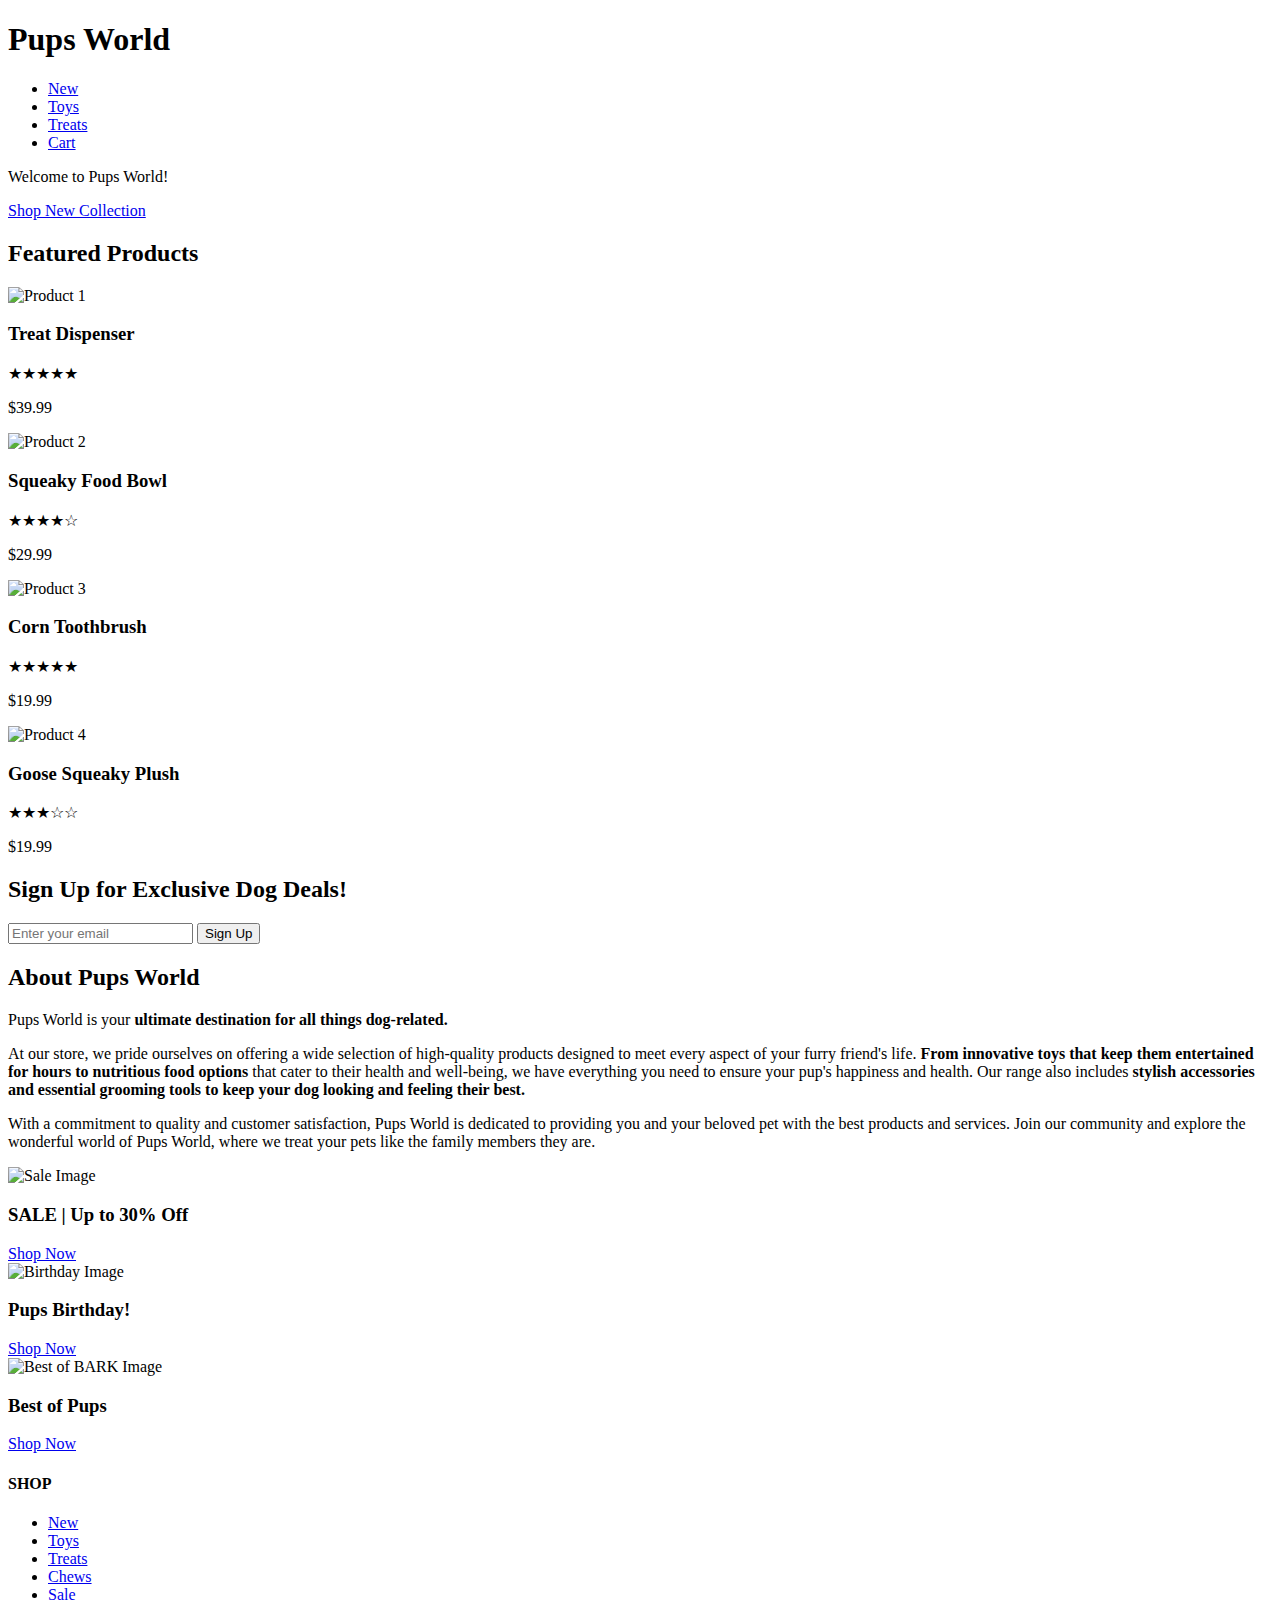
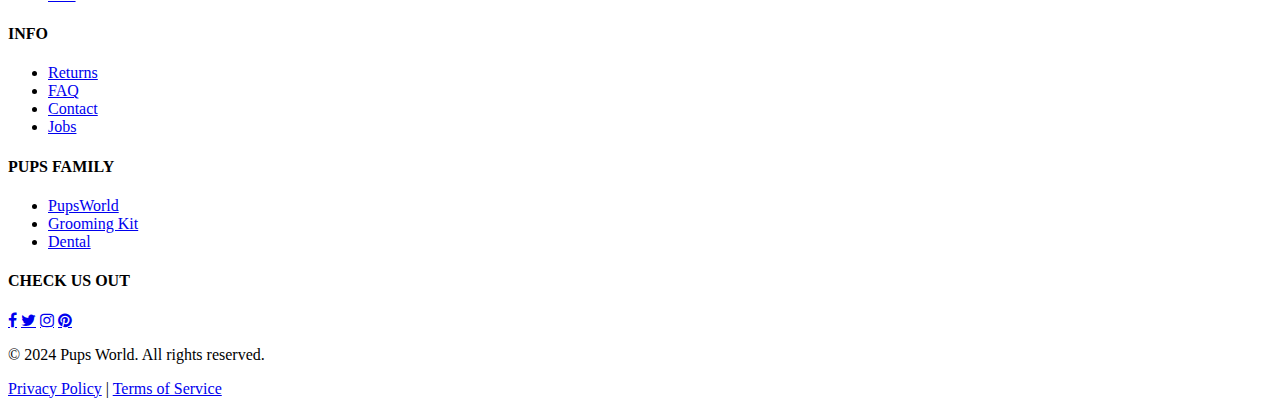
==== dharmawan.felicia/style-guide/index.html @ 6d1ba93f "styleguide" ====
<!DOCTYPE html>
<html lang="en">
<head>
	<meta charset="UTF-8">
	<meta name="viewport" content="width=device-width, initial-scale=1.0">
	<title>Pups World</title>
	<link rel="stylesheet" href="lib/css/styleguide.css">
	<link rel="stylesheet" href="https://cdnjs.cloudflare.com/ajax/libs/font-awesome/4.7.0/css/font-awesome.min.css">   
	<!-- <link rel="stylesheet" href="css/storetheme.css"> -->
</head>
<body>

	<!-- header>h1+p -->
	<header class="navbar">
		<div class="container display-flex">
			<div class="flex-none">
				<h1>Pups World</h1>
			</div>

			<div class="flex-stretch"></div>
			
			<!-- nav.nav>ul>li*4>a[href=#article$]>{Link $} -->
			
				<nav class="flex-none nav">
			<ul class="container display-flex">
				<li><a href="#article1">New</a></li>
				<li><a href="#article2">Toys</a></li>
				<li><a href="#article3">Treats</a></li>
				<li><a href="#article4">Cart</a></li>
			</ul>
				</nav>
		</div>

	</header>

	<div class="image-overlay-container">
    <div class="image-overlay" style="background-image: url('img/jumpdog.jpg');">
        <p class="overlay-text">Welcome to Pups World!</p>
        <a href="link-to-new-collection.html" class="shop-button">Shop New Collection</a>
    </div>
</div>

<div class="container product-container">
    <h2>Featured Products</h2>
    <div class="display-flex flex-justify-left" style="flex-wrap: wrap; gap: 20px;">
        <!-- Product 1 -->
        <div class="card-2 flat">
            <img src="img/dispenser.jpeg" alt="Product 1" style="width: 100%;">
            <h3>Treat Dispenser</h3>
            <div class="reviews">
                ★★★★★
            </div>
            <p class="price">$39.99</p>
        </div>

        <!-- Product 2 -->
        <div class="card-2 flat">
            <img src="img/food.jpeg" alt="Product 2" style="width: 100%;">
            <h3>Squeaky Food Bowl</h3>
            <div class="reviews">
                ★★★★☆
            </div>
            <p class="price">$29.99</p>
        </div>

        <!-- Product 3 -->
        <div class="card-2 flat">
            <img src="img/corn.jpg" alt="Product 3" style="width: 100%;">
            <h3>Corn Toothbrush</h3>
            <div class="reviews">
                ★★★★★
            </div>
            <p class="price">$19.99</p>
        </div>

        <!-- Product 4 -->
        <div class="card-2 flat">
            <img src="img/goose.jpg" alt="Product 4" style="width: 100%;">
            <h3>Goose Squeaky Plush</h3>
            <div class="reviews">
                ★★★☆☆
            </div>
            <p class="price">$19.99</p>
        </div>
    </div>
</div>

<div class="signup-container">
    <div class="signup-content">
        <h2>Sign Up for Exclusive Dog Deals!</h2>
        <form class="signup-form" action="/signup" method="post">
            <input type="email" name="email" placeholder="Enter your email" required>
            <button type="submit">Sign Up</button>
        </form>
    </div>
</div>




	<!-- .container>article#article$.article*4>h2{Article $}+div.article-body>p*3>lorem40 -->
	<div class="container about-us">
		<article id="article1" class="article card soft">
			<div class="display-flex flex-align-center">
				<div class="flex-stretch">
					<h2>About Pups World</h2>
				</div>
				<!-- <div class="flex-none">
					<small>5:20am</small>
				</div> -->
			</div>
			<div class="article-body">
				<p>Pups World is your <b>ultimate destination for all things dog-related.</b></p>
				<p>At our store, we pride ourselves on offering a wide selection of high-quality products designed to meet every aspect of your furry friend's life. <b>From innovative toys that keep them entertained for hours to nutritious food options</b> that cater to their health and well-being, we have everything you need to ensure your pup's happiness and health. Our range also includes <b>stylish accessories and essential grooming tools to keep your dog looking and feeling their best.</b> </p>
				<p>With a commitment to quality and customer satisfaction, Pups World is dedicated to providing you and your beloved pet with the best products and services. Join our community and explore the wonderful world of Pups World, where we treat your pets like the family members they are.</p>
			</div>
		</article>
		<!-- <article id="article2" class="article card hard">
			<h2>Article 2</h2>
			<div class="article-body">
				<p>Lorem ipsum, dolor sit amet consectetur adipisicing, elit. Sapiente odit ratione quam tenetur veniam voluptatibus debitis libero, temporibus eius reiciendis quisquam ipsa fugiat, doloremque recusandae eos? Possimus aliquid nihil eum doloremque, mollitia ut, tempore eaque assumenda quis quod nobis culpa.</p>
				<p>Itaque similique ipsa sit ullam ipsum deleniti ex aliquid qui, placeat natus aliquam voluptatem mollitia eaque veritatis iusto commodi ipsam eum beatae. Quam quaerat quis, ut quasi, temporibus quae quo nihil! Porro nam a quisquam! Amet omnis doloremque libero, ipsum.</p>
				<p>Illum ad nam facere totam nobis aspernatur eum error minus, atque asperiores praesentium voluptatum ex, eveniet porro aperiam quaerat hic. At qui repellat eligendi provident vitae reiciendis eum optio sapiente, delectus adipisci iure mollitia tenetur nulla voluptatum perferendis corporis, sint.</p>
			</div>
		</article> -->
	</div>
	<div class="view-window" style="background-image:url('img/quirkydog.jpg')">
	</div>

	<div class="container banner-container">
    <!-- Sale Card -->
    <div class="card-3 sale-card">
        <img src="img/sale.jpeg" alt="Sale Image">
        <h3>SALE | Up to 30% Off</h3>
        <a href="#" class="button">Shop Now</a>
    </div>

    <!-- Birthday Card -->
    <div class="card-3 birthday-card">
        <img src="img/birthday.jpeg" alt="Birthday Image">
        <h3>Pups Birthday!</h3>
        <a href="#" class="button">Shop Now</a>
    </div>

    <!-- Best of Pups Card -->
    <div class="card-3 best-bark-card">
        <img src="img/best.jpeg" alt="Best of BARK Image">
        <h3>Best of Pups</h3>
        <a href="#" class="button">Shop Now</a>
    </div>
</div>


	<!-- <div class="container">
		<article id="article3" class="article">
			<h2>Article 3</h2>
			<div class="article-body">
				<p>Lorem ipsum dolor sit amet, consectetur adipisicing elit. Illo, fugit dolorum placeat quia et vel deleniti repellendus. Ut nihil natus doloribus perferendis blanditiis quibusdam provident voluptate quasi quidem, optio eum eligendi atque, placeat dolor. Architecto at inventore sint aperiam, illo.</p>
				<p>Beatae minus quam eaque totam vitae commodi omnis enim, deleniti fugiat error at esse officia repellendus tempora libero, unde dolores consequatur, sed, earum doloremque facere. Perferendis unde suscipit distinctio voluptas. Beatae alias dolor similique mollitia maiores qui a fuga dolore.</p>
				<p>Vel, non eius dolorem, minus aspernatur corrupti tempora ad neque architecto! Itaque suscipit rem nisi unde laudantium eius cum voluptatum vel molestiae animi, adipisci, est quas harum ipsam, debitis libero blanditiis recusandae. Aliquam tempore quaerat molestiae quia voluptates maiores sed.</p>
			</div>
		</article>
		<article id="article4" class="article">
			<h2>Article 4</h2>
			<div class="article-body">
				<p>Lorem ipsum dolor sit amet consectetur adipisicing elit. Atque totam facilis ullam fugit esse optio harum rerum incidunt aut ad vitae quidem, recusandae reiciendis laborum hic veniam quia sit. Perspiciatis consequatur harum, doloremque expedita repudiandae! Delectus, quae voluptates officiis eaque?</p>
				<p>Esse perspiciatis exercitationem vitae, iste blanditiis quaerat corrupti qui animi modi libero ipsum molestiae ipsam inventore quia quis ea laudantium! Voluptatibus sit voluptates quam sed exercitationem fugit dicta dolorem accusantium. Delectus sint dicta soluta natus iure earum obcaecati? Tempore, quos.</p>
				<p>Dolor incidunt repellat voluptate iste soluta dicta laboriosam accusantium ab quis numquam tenetur, qui ex atque blanditiis temporibus quaerat sit? Quas similique et voluptas quisquam magnam doloremque laudantium excepturi delectus commodi! Explicabo iste fuga velit, perferendis, distinctio molestiae magni ratione.</p>
			</div>
		</article>
	</div>
 -->
<footer class="footer">
    <div class="container display-flex">
        <div class="footer-column">
            <h4>SHOP</h4>
            <ul>
                <li><a href="#">New</a></li>
                <li><a href="#">Toys</a></li>
                <li><a href="#">Treats</a></li>
                <li><a href="#">Chews</a></li>
                <li><a href="#">Sale</a></li>
            </ul>
        </div>
        <div class="footer-column">
            <h4>INFO</h4>
            <ul>
                <li><a href="#">Returns</a></li>
                <li><a href="#">FAQ</a></li>
                <li><a href="#">Contact</a></li>
                <li><a href="#">Jobs</a></li>
            </ul>
        </div>
        <div class="footer-column">
            <h4>PUPS FAMILY</h4>
            <ul>
                <li><a href="#">PupsWorld</a></li>
                <li><a href="#">Grooming Kit</a></li>
                <li><a href="#">Dental</a></li>
            </ul>
        </div>
        <div class="footer-column">
            <h4>CHECK US OUT</h4>
            <div class="social-media-links">
                <link rel="stylesheet" href="https://cdnjs.cloudflare.com/ajax/libs/font-awesome/4.7.0/css/font-awesome.min.css">   
                <a href="#" class="fa fa-facebook"></a>
                <a href="#" class="fa fa-twitter"></a>  
                <a href="#" class="fa fa-instagram"></a>
                <a href="#" class="fa fa-pinterest"></a>  
            </div>
        </div>
    </div>
    <div class="container footer-bottom">
        <p>© 2024 Pups World. All rights reserved.</p>
        <div class="footer-links">
            <a href="#">Privacy Policy</a> | 
            <a href="#">Terms of Service</a>
        </div>
    </div>
</footer>

</body>
</html>
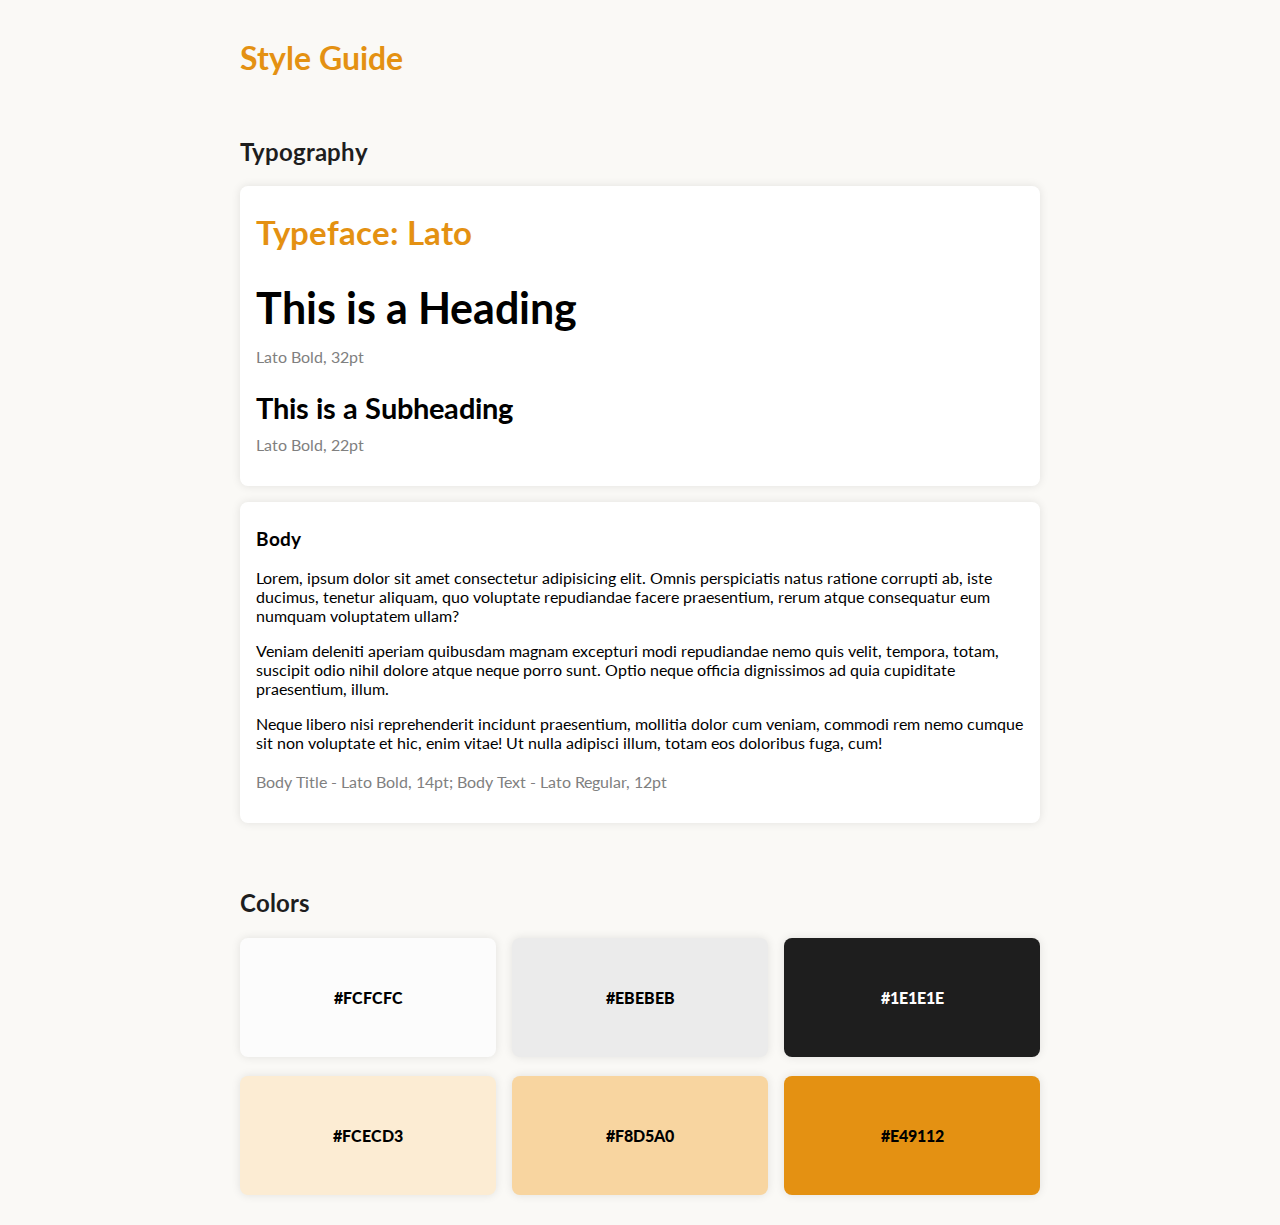
==== commit 195865fe: "commit" ====
--- a/dharmawan.felicia/style-guide/index.html
+++ b/dharmawan.felicia/style-guide/index.html
@@ -1,223 +1,361 @@
 <!DOCTYPE html>
 <html lang="en">
 <head>
-	<meta charset="UTF-8">
-	<meta name="viewport" content="width=device-width, initial-scale=1.0">
-	<title>Pups World</title>
-	<link rel="stylesheet" href="lib/css/styleguide.css">
-	<link rel="stylesheet" href="https://cdnjs.cloudflare.com/ajax/libs/font-awesome/4.7.0/css/font-awesome.min.css">   
-	<!-- <link rel="stylesheet" href="css/storetheme.css"> -->
+    <meta charset="UTF-8">
+    <title>CSS Styleguide</title>
+
+    <meta name="viewport" content="width=device-width">
+
+    <link rel="stylesheet" href="../lib/css/styleguide.css">
+    <link rel="stylesheet" href="../lib/css/gridsystem.css">
+    <link rel="stylesheet" href="../css/storetheme.css">
+    
+
 </head>
 <body>
 
-	<!-- header>h1+p -->
-	<header class="navbar">
-		<div class="container display-flex">
-			<div class="flex-none">
-				<h1>Pups World</h1>
-			</div>
-
-			<div class="flex-stretch"></div>
-			
-			<!-- nav.nav>ul>li*4>a[href=#article$]>{Link $} -->
-			
-				<nav class="flex-none nav">
-			<ul class="container display-flex">
-				<li><a href="#article1">New</a></li>
-				<li><a href="#article2">Toys</a></li>
-				<li><a href="#article3">Treats</a></li>
-				<li><a href="#article4">Cart</a></li>
-			</ul>
-				</nav>
-		</div>
-
-	</header>
-
-	<div class="image-overlay-container">
-    <div class="image-overlay" style="background-image: url('img/jumpdog.jpg');">
-        <p class="overlay-text">Welcome to Pups World!</p>
-        <a href="link-to-new-collection.html" class="shop-button">Shop New Collection</a>
+    <header class="navbar">
+        <div class="container display-flex">
+            <div class="flex-none">
+                <h1>Style Guide</h1>
+            </div>
+        
+    </header>
+
+
+    <div class="container" id="#typography">
+            <h2 class="title">Typography</h2>
+
+           
+
+
+            <div class="card soft" id="headings">
+
+                <h2 class="font">Typeface: Lato</h2>
+
+                <h1 class="heading">This is a Heading</h1>
+                <p class="desc">Lato Bold, 32pt</p>
+
+                <h2 class="subheading">This is a Subheading</h2>
+                <p class="desc">Lato Bold, 22pt</p>
+                
+            </div>
+
+            <div class="card soft" id="paragraphs">
+                <h3 class="body-title">Body</h3>
+                <p class="body-text">Lorem, ipsum dolor sit amet consectetur adipisicing elit. Omnis perspiciatis natus ratione corrupti ab, iste ducimus, tenetur aliquam, quo voluptate repudiandae facere praesentium, rerum atque consequatur eum numquam voluptatem ullam?</p>
+                <p class="body-text">Veniam deleniti aperiam quibusdam magnam excepturi modi repudiandae nemo quis velit, tempora, totam, suscipit odio nihil dolore atque neque porro sunt. Optio neque officia dignissimos ad quia cupiditate praesentium, illum.</p>
+                <p class="body-text">Neque libero nisi reprehenderit incidunt praesentium, mollitia dolor cum veniam, commodi rem nemo cumque sit non voluptate et hic, enim vitae! Ut nulla adipisci illum, totam eos doloribus fuga, cum!</p>
+
+                <br>
+
+                <p class="desc">Body Title - Lato Bold, 14pt; Body Text - Lato Regular, 12pt</p>
+
+            </div>
+        </div>
+
+        <br>
+
+        <div class="container">
+            <h2 class="title">Colors</h2>
+
+            <div class="grid gap">
+                <div class="col-xs-12 col-md-4">
+                    <div class="color-card color1">#FCFCFC</div>
+            </div>
+            <div class="col-xs-12 col-md-4">
+                <div class="color-card color2">#EBEBEB</div>
+            </div> 
+            <div class="col-xs-12 col-md-4">
+                <div class="color-card color3">#1E1E1E</div>
+            </div> 
+            <div class="col-xs-12 col-md-4">
+                <div class="color-card color4">#FCECD3</div>
+            </div> 
+            <div class="col-xs-12 col-md-4">
+                <div class="color-card color5">#F8D5A0</div>
+            </div> 
+            <div class="col-xs-12 col-md-4">
+                <div class="color-card color6">#E49112</div>
+            </div> 
+        </div> 
+
+        <br>
+
+
+ <!--    <div class="container">
+       <h2>View Window</h2>
     </div>
-</div>
-
-<div class="container product-container">
-    <h2>Featured Products</h2>
-    <div class="display-flex flex-justify-left" style="flex-wrap: wrap; gap: 20px;">
-        <!-- Product 1 -->
-        <div class="card-2 flat">
-            <img src="img/dispenser.jpeg" alt="Product 1" style="width: 100%;">
-            <h3>Treat Dispenser</h3>
-            <div class="reviews">
-                ★★★★★
-            </div>
-            <p class="price">$39.99</p>
-        </div>
-
-        <!-- Product 2 -->
-        <div class="card-2 flat">
-            <img src="img/food.jpeg" alt="Product 2" style="width: 100%;">
-            <h3>Squeaky Food Bowl</h3>
-            <div class="reviews">
-                ★★★★☆
-            </div>
-            <p class="price">$29.99</p>
-        </div>
-
-        <!-- Product 3 -->
-        <div class="card-2 flat">
-            <img src="img/corn.jpg" alt="Product 3" style="width: 100%;">
-            <h3>Corn Toothbrush</h3>
-            <div class="reviews">
-                ★★★★★
-            </div>
-            <p class="price">$19.99</p>
-        </div>
-
-        <!-- Product 4 -->
-        <div class="card-2 flat">
-            <img src="img/goose.jpg" alt="Product 4" style="width: 100%;">
-            <h3>Goose Squeaky Plush</h3>
-            <div class="reviews">
-                ★★★☆☆
-            </div>
-            <p class="price">$19.99</p>
-        </div>
-    </div>
-</div>
-
-<div class="signup-container">
-    <div class="signup-content">
-        <h2>Sign Up for Exclusive Dog Deals!</h2>
-        <form class="signup-form" action="/signup" method="post">
-            <input type="email" name="email" placeholder="Enter your email" required>
-            <button type="submit">Sign Up</button>
-        </form>
-    </div>
-</div>
-
-
-
-
-	<!-- .container>article#article$.article*4>h2{Article $}+div.article-body>p*3>lorem40 -->
-	<div class="container about-us">
-		<article id="article1" class="article card soft">
-			<div class="display-flex flex-align-center">
-				<div class="flex-stretch">
-					<h2>About Pups World</h2>
-				</div>
-				<!-- <div class="flex-none">
-					<small>5:20am</small>
-				</div> -->
-			</div>
-			<div class="article-body">
-				<p>Pups World is your <b>ultimate destination for all things dog-related.</b></p>
-				<p>At our store, we pride ourselves on offering a wide selection of high-quality products designed to meet every aspect of your furry friend's life. <b>From innovative toys that keep them entertained for hours to nutritious food options</b> that cater to their health and well-being, we have everything you need to ensure your pup's happiness and health. Our range also includes <b>stylish accessories and essential grooming tools to keep your dog looking and feeling their best.</b> </p>
-				<p>With a commitment to quality and customer satisfaction, Pups World is dedicated to providing you and your beloved pet with the best products and services. Join our community and explore the wonderful world of Pups World, where we treat your pets like the family members they are.</p>
-			</div>
-		</article>
-		<!-- <article id="article2" class="article card hard">
-			<h2>Article 2</h2>
-			<div class="article-body">
-				<p>Lorem ipsum, dolor sit amet consectetur adipisicing, elit. Sapiente odit ratione quam tenetur veniam voluptatibus debitis libero, temporibus eius reiciendis quisquam ipsa fugiat, doloremque recusandae eos? Possimus aliquid nihil eum doloremque, mollitia ut, tempore eaque assumenda quis quod nobis culpa.</p>
-				<p>Itaque similique ipsa sit ullam ipsum deleniti ex aliquid qui, placeat natus aliquam voluptatem mollitia eaque veritatis iusto commodi ipsam eum beatae. Quam quaerat quis, ut quasi, temporibus quae quo nihil! Porro nam a quisquam! Amet omnis doloremque libero, ipsum.</p>
-				<p>Illum ad nam facere totam nobis aspernatur eum error minus, atque asperiores praesentium voluptatum ex, eveniet porro aperiam quaerat hic. At qui repellat eligendi provident vitae reiciendis eum optio sapiente, delectus adipisci iure mollitia tenetur nulla voluptatum perferendis corporis, sint.</p>
-			</div>
-		</article> -->
-	</div>
-	<div class="view-window" style="background-image:url('img/quirkydog.jpg')">
-	</div>
-
-	<div class="container banner-container">
-    <!-- Sale Card -->
-    <div class="card-3 sale-card">
-        <img src="img/sale.jpeg" alt="Sale Image">
-        <h3>SALE | Up to 30% Off</h3>
-        <a href="#" class="button">Shop Now</a>
-    </div>
-
-    <!-- Birthday Card -->
-    <div class="card-3 birthday-card">
-        <img src="img/birthday.jpeg" alt="Birthday Image">
-        <h3>Pups Birthday!</h3>
-        <a href="#" class="button">Shop Now</a>
-    </div>
-
-    <!-- Best of Pups Card -->
-    <div class="card-3 best-bark-card">
-        <img src="img/best.jpeg" alt="Best of BARK Image">
-        <h3>Best of Pups</h3>
-        <a href="#" class="button">Shop Now</a>
-    </div>
-</div>
-
-
-	<!-- <div class="container">
-		<article id="article3" class="article">
-			<h2>Article 3</h2>
-			<div class="article-body">
-				<p>Lorem ipsum dolor sit amet, consectetur adipisicing elit. Illo, fugit dolorum placeat quia et vel deleniti repellendus. Ut nihil natus doloribus perferendis blanditiis quibusdam provident voluptate quasi quidem, optio eum eligendi atque, placeat dolor. Architecto at inventore sint aperiam, illo.</p>
-				<p>Beatae minus quam eaque totam vitae commodi omnis enim, deleniti fugiat error at esse officia repellendus tempora libero, unde dolores consequatur, sed, earum doloremque facere. Perferendis unde suscipit distinctio voluptas. Beatae alias dolor similique mollitia maiores qui a fuga dolore.</p>
-				<p>Vel, non eius dolorem, minus aspernatur corrupti tempora ad neque architecto! Itaque suscipit rem nisi unde laudantium eius cum voluptatum vel molestiae animi, adipisci, est quas harum ipsam, debitis libero blanditiis recusandae. Aliquam tempore quaerat molestiae quia voluptates maiores sed.</p>
-			</div>
-		</article>
-		<article id="article4" class="article">
-			<h2>Article 4</h2>
-			<div class="article-body">
-				<p>Lorem ipsum dolor sit amet consectetur adipisicing elit. Atque totam facilis ullam fugit esse optio harum rerum incidunt aut ad vitae quidem, recusandae reiciendis laborum hic veniam quia sit. Perspiciatis consequatur harum, doloremque expedita repudiandae! Delectus, quae voluptates officiis eaque?</p>
-				<p>Esse perspiciatis exercitationem vitae, iste blanditiis quaerat corrupti qui animi modi libero ipsum molestiae ipsam inventore quia quis ea laudantium! Voluptatibus sit voluptates quam sed exercitationem fugit dicta dolorem accusantium. Delectus sint dicta soluta natus iure earum obcaecati? Tempore, quos.</p>
-				<p>Dolor incidunt repellat voluptate iste soluta dicta laboriosam accusantium ab quis numquam tenetur, qui ex atque blanditiis temporibus quaerat sit? Quas similique et voluptas quisquam magnam doloremque laudantium excepturi delectus commodi! Explicabo iste fuga velit, perferendis, distinctio molestiae magni ratione.</p>
-			</div>
-		</article>
-	</div>
- -->
-<footer class="footer">
-    <div class="container display-flex">
-        <div class="footer-column">
-            <h4>SHOP</h4>
-            <ul>
-                <li><a href="#">New</a></li>
-                <li><a href="#">Toys</a></li>
-                <li><a href="#">Treats</a></li>
-                <li><a href="#">Chews</a></li>
-                <li><a href="#">Sale</a></li>
-            </ul>
-        </div>
-        <div class="footer-column">
-            <h4>INFO</h4>
-            <ul>
-                <li><a href="#">Returns</a></li>
-                <li><a href="#">FAQ</a></li>
-                <li><a href="#">Contact</a></li>
-                <li><a href="#">Jobs</a></li>
-            </ul>
-        </div>
-        <div class="footer-column">
-            <h4>PUPS FAMILY</h4>
-            <ul>
-                <li><a href="#">PupsWorld</a></li>
-                <li><a href="#">Grooming Kit</a></li>
-                <li><a href="#">Dental</a></li>
-            </ul>
-        </div>
-        <div class="footer-column">
-            <h4>CHECK US OUT</h4>
-            <div class="social-media-links">
-                <link rel="stylesheet" href="https://cdnjs.cloudflare.com/ajax/libs/font-awesome/4.7.0/css/font-awesome.min.css">   
-                <a href="#" class="fa fa-facebook"></a>
-                <a href="#" class="fa fa-twitter"></a>  
-                <a href="#" class="fa fa-instagram"></a>
-                <a href="#" class="fa fa-pinterest"></a>  
-            </div>
-        </div>
-    </div>
-    <div class="container footer-bottom">
-        <p>© 2024 Pups World. All rights reserved.</p>
-        <div class="footer-links">
-            <a href="#">Privacy Policy</a> | 
-            <a href="#">Terms of Service</a>
-        </div>
-    </div>
-</footer>
-
+
+   <div class="container" id="navigations">
+        <h2>Navigations</h2>
+
+        <script>
+            const makeNav = (classes='') => {
+                const links = ['home','store','about'];
+                let ran = Math.floor(Math.random()*links.length);
+                document.write(`
+                <div>
+                    <nav class="${classes}">
+                        <ul>
+                        ${links.reduce((r,o,i)=>{
+                            return r+`<li class="${ran==i?'active':''}"><a href="#">${o}</a></li>`;
+                        },'')}
+                        </ul>
+                    </nav>
+                    </div>
+                `);
+            }
+        </script>
+
+        <div class="card soft">
+            <h3>Basic Nav</h3>
+
+            <script>makeNav('nav')</script>
+        </div>
+
+        <div class="card soft">
+            <h3>Flex Nav</h3>
+
+            <script>makeNav('nav nav-flex')</script>
+        </div>
+
+        <div class="card soft">
+            <h3>Stretch Nav</h3>
+
+            <script>makeNav('nav nav-stretch')</script>
+        </div>
+
+        <div class="card soft">
+            <h3>Pills Nav</h3>
+
+            <script>makeNav('nav nav-pills')</script>
+        </div>
+
+        <div class="card soft">
+            <h3>Crumbs Nav</h3>
+
+            <script>makeNav('nav nav-crumbs')</script>
+        </div>
+
+        <div class="card soft">
+            <h3>Material Nav</h3>
+
+            <script>makeNav('nav nav-material')</script>
+        </div>
+
+        <script>
+            $("#navigations a").on("click",function(e){
+                e.preventDefault();
+                $(this).closest("li").addClass("active")
+                    .siblings().removeClass("active")
+            })
+        </script>
+
+     </div>
+
+     <div class="container">
+        <h2>Grid System</h2>
+     </div>
+
+     <div class="container">
+        <h2>Flex System</h2>
+     </div> 
+
+
+
+     <script>
+        const makeTable = (classes='') => {
+            const head = ['ID','Office','Name','Email','Phone'];
+            const body = [
+                ['522',"Hamilton Cline",'hcline@academyart.edu','555-2424'],
+                ['512',"Fred Hale",'fmchale@academyart.edu','555-2424'],
+                ['522',"Michael Cline",'mcatan@academyart.edu','555-2424'],
+                ['514',"Andrea Pimento",'apimento@academyart.edu','555-2424'],
+                ['516',"DC Scrap",'dscrap@academyart.edu','555-2424'],
+            ];
+
+            // let ran = Math.floor(Math.random()*links.length);
+            document.write(`
+            <table class="${classes}">
+                <thead><tr>${head.reduce((r,o)=>r+`<th>${o}</th>`,'')}</tr></thead>
+                <tbody>${body.reduce((r,o,i)=>r+
+                    `<tr>${
+                        [i+1,...o].reduce((r,o)=>r+`<td>${o}</td>`,'')
+                    }</tr>`,'')
+                }</tbody>
+            </table>
+            `);
+        }
+     </script>
+     <div class="container">
+        <h2>Tables</h2>
+
+            <div class="card soft">
+                <h3>Basic Table</h3>
+                <script>makeTable("table")</script>
+            </div>
+
+            <div class="card soft">
+                <h3>Striped Table</h3>
+                <script>makeTable("table striped")</script>
+            </div>
+
+            <div class="card soft">
+                <h3>Striped Lined Vertical</h3>
+                <script>makeTable("table lined vertical")</script>
+            </div>
+
+            <div class="card soft">
+                <h3>Striped Lined Horizontal</h3>
+                <script>makeTable("table lined horizontal")</script>
+            </div>
+
+            <div class="card soft">
+                <h3>Striped Lined Border</h3>
+                <script>makeTable("table lined border")</script>
+            </div>
+
+            <div class="card soft">
+                <h3>Striped Lined All</h3>
+                <script>makeTable("table lined all")</script>
+            </div>
+
+            <div class="card soft">
+                <h3>Combinations</h3>
+                <script>makeTable("table lined vertical border striped")</script>
+            </div>
+        </div>
+
+  
+
+        <h2 id="figures">Figures</h2>
+
+        <div class="card">
+            <h3>Basic Figure</h3>
+
+            <figure class="figure">
+                <img src="../img/baby.jpg" alt="">
+                <figcaption>Product</figcaption>
+            </figure>
+
+            
+        </div>
+        <div class="grid gap">
+            <div class="col-xs-12 col-md-4">
+                <figure class="figure">
+                    <img src="../img/kitty1.jpg" alt="">
+                    <figcaption>Product</figcaption>
+                </figure>
+            </div>
+            <div class="col-xs-12 col-md-4">
+                <figure class="figure">
+                    <img src="../img/octopus1.jpg" alt="">
+                    <figcaption>Product</figcaption>
+                </figure>
+            </div>
+            <div class="col-xs-12 col-md-4">
+                <figure class="figure">
+                    <img src="../img/bear1.jpg" alt="">
+                    <figcaption>Product</figcaption>
+                </figure>
+            </div>
+        </div>
+
+        <h3>Figure Grid</h3>
+
+        <div class="grid gap">
+            <div class="col-xs-12 col-md-4">
+                <figure class="figure">
+                    <img src="../img/kitty1.jpg" alt="">
+                    <figcaption>Product</figcaption>
+                </figure>
+            </div>
+            <div class="col-xs-12 col-md-4">
+                <figure class="figure">
+                    <img src="../img/octopus1.jpg" alt="">
+                    <figcaption>Product</figcaption>
+                </figure>
+            </div>
+            <div class="col-xs-12 col-md-4">
+                <figure class="figure">
+                    <img src="../img/bear1.jpg" alt="">
+                    <figcaption>Product</figcaption>
+                </figure>
+            </div>
+        </div>
+
+        <h3>Product Grid</h3>
+
+        <div class="grid gap">
+            <div class="col-xs-12 col-md-4">
+                <figure class="figure product">
+                    <img src="../img/kitty1.jpg" alt="">
+                    <figcaption>
+                        <div>Product Name</div>
+                        <div>$24.99</div>
+                    </figcaption>
+                </figure>
+            </div>
+            <div class="col-xs-12 col-md-4">
+                <figure class="figure product">
+                    <img src="../img/octopus1.jpg" alt="">
+                    <figcaption>
+                        <div>Product Name</div>
+                        <div>$24.99</div>
+                    </figcaption>
+                </figure>
+            </div>
+            <div class="col-xs-12 col-md-4">
+                <figure class="figure product">
+                    <img src="../img/bear1.jpg" alt="">
+                    <figcaption>
+                        <div>Product Name</div>
+                        <div>$24.99</div>
+                    </figcaption>
+                </figure>
+            </div>
+        </div>
+
+        <h3>Product Overlay</h3>
+
+        <div class="grid gap">
+            <div class="col-xs-12 col-md-4">
+                <figure class="figure product-overlay">
+                    <img src="../img/kitty1.jpg" alt="">
+                    <figcaption>
+                        <div class="caption-body">
+                            <div>Product Name</div>
+                            <div>$24.99</div>
+                        </div>
+                    </figcaption>
+                </figure>
+            </div>
+            <div class="col-xs-12 col-md-4">
+                <figure class="figure product-overlay">
+                    <img src="../img/octopus1.jpg" alt="">
+                    <figcaption>
+                        <div class="caption-body">
+                            <div>Product Name</div>
+                            <div>$24.99</div>
+                        </div>
+                    </figcaption>
+                </figure>
+            </div>
+            <div class="col-xs-12 col-md-4">
+                <figure class="figure product-overlay">
+                    <img src="../img/bear1.jpg" alt="">
+                    <figcaption>
+                        <div class="caption-body">
+                            <div>Product Name</div>
+                            <div>$24.99</div>
+                        </div>
+                    </figcaption>
+                </figure>
+            </div>
+        </div> -->
+</body>
+</html>
+    
 </body>
 </html>--- a/dharmawan.felicia/lib/css/styleguide.css
+++ b/dharmawan.felicia/lib/css/styleguide.css
@@ -0,0 +1,498 @@
+
+/* CSS Reset */
+
+
+@import url('https://fonts.googleapis.com/css2?family=Lato:ital,wght@0,100;0,300;0,400;0,700;0,900;1,100;1,300;1,400;1,700;1,900&display=swap');
+
+
+*, *::after, *::before {
+    box-sizing: border-box;
+}
+
+:root {
+    --color-neutral-light:#eee;
+    --color-neutral-medium:#999;
+    --color-neutral-dark:#555;
+
+    --color-main-light:lightblue;
+    --color-main-medium:blue;
+    --color-main-dark:darkblue;
+
+    --color-black:#000;
+    --color-white:#fff; 
+
+    --header-height:3.5rem;
+    --spacing:1rem;
+
+
+  
+}
+
+.lato-thin {
+  font-family: "Lato", sans-serif;
+  font-weight: 100;
+  font-style: normal;
+}
+
+.lato-thin-italic {
+  font-family: "Lato", sans-serif;
+  font-weight: 100;
+  font-style: italic;
+}
+
+.lato-light {
+  font-family: "Lato", sans-serif;
+  font-weight: 300;
+  font-style: normal;
+}
+
+.lato-light-italic {
+  font-family: "Lato", sans-serif;
+  font-weight: 300;
+  font-style: italic;
+}
+
+.lato-regular {
+  font-family: "Lato", sans-serif;
+  font-weight: 400;
+  font-style: normal;
+}
+
+.lato-regular-italic {
+  font-family: "Lato", sans-serif;
+  font-weight: 400;
+  font-style: italic;
+}
+
+.lato-bold {
+  font-family: "Lato", sans-serif;
+  font-weight: 700;
+  font-style: normal;
+}
+
+.lato-bold-italic {
+  font-family: "Lato", sans-serif;
+  font-weight: 700;
+  font-style: italic;
+}
+
+.lato-black {
+  font-family: "Lato", sans-serif;
+  font-weight: 900;
+  font-style: normal;
+}
+
+lato-black-italic {
+  font-family: "Lato", sans-serif;
+  font-weight: 900;
+  font-style: italic;
+}
+
+
+body {
+    margin:0;
+    font-size:100%;
+    font-family:"Lato", sans-serif;
+    margin-bottom:10px;
+}
+
+h1,
+h2,
+h3,
+h4,
+h5,
+h6 {
+    font-family: "lato", sans-serif;
+}
+
+.title {
+    font-family: "lato", sans-serif;
+    font-weight: 700;
+    color: #1E1E1E;
+    margin-top: 30px;
+    margin-bottom: 20px;
+
+}
+
+.font {
+    font-family: "lato", sans-serif;
+    font-weight: 700;
+    font-size: 25pt;
+    color: #E49112;
+    margin-top: 10px;
+    margin-bottom: 30px;
+}
+
+.desc {
+    margin-top: -15px;
+    color: gray;
+}
+
+.heading {
+    font-family: "lato", sans-serif;
+    font-weight: 700;
+    font-size: 32pt;
+}
+
+.subheading {
+    font-family: "lato", sans-serif;
+    font-weight: 700;
+    font-size: 22pt;
+}
+
+.body-title {
+ font-family: "lato", sans-serif;
+    font-weight: 700;
+    font-size: 14pt;
+}
+
+.body-text {
+    font-family: "lato", sans-serif;
+    font-weight: 400;
+    font-size: 12pt;
+}
+
+body h3 {
+    margin-top: 10px;
+}
+
+a{
+    color:inherit;
+    font-weight:bold;
+    text-decoration:none;
+}
+a:hover {
+    text-decoration: underline;
+}
+
+
+/* Layout Classes */
+
+.container {
+    max-width: 800px;
+    margin-right: auto;
+    margin-left: auto;
+}
+
+
+.display-flex { display:flex; }
+.display-inline-flex { display:inline-flex; }
+.display-block { display:block; }
+.display-inline-block { display:inline-block; }
+
+.flex-stretch { flex: 1 1 auto; }
+.flex-none { flex: none; }
+
+.flex-align-center { align-items:center; }
+.flex-justify-center { justify-content:center; }
+
+
+/* Small Classes */
+
+.media-image {
+    max-width:100%;
+    vertical-align: text-bottom;
+}
+
+
+/* Component Classes */
+
+.nav ul {
+    list-style-type:none;
+    margin-top: 0;
+    margin-bottom: 0;
+    padding-left: 0;
+}
+    .nav a {
+        display:block;
+        padding:0.2em 0.5em;
+    }
+    .nav a:hover {
+        background-color: var(--color-main-medium);
+        color: var(--color-white);
+        text-decoration: none;
+    }
+    .nav .active a {
+        background-color: var(--color-main-light);
+        color: inherit;
+    }
+
+.nav-material ul,
+.nav-crumbs ul,
+.nav-pills ul,
+.nav-stretch ul,
+.nav-flex ul {
+    display: flex;
+}
+
+.nav-material li,
+.nav-stretch li {
+    flex: 1 1 auto;
+    text-align:center;
+}
+
+.nav-pills a {
+    border-radius:2em;
+    padding: 0.5em 1em;
+}
+
+
+.nav-crumbs a {
+    display:inline-block;
+}
+
+.nav-crumbs .active a,
+.nav-crumbs a:hover {
+    background-color:transparent;
+    color:inherit;
+    text-decoration:underline;
+}
+
+
+.nav-crumbs li:not(:first-child)::before {
+    content:'/';
+}
+
+.nav-material a {
+    padding: 0.5em 1em;
+    position:relative;
+}
+
+.nav-material a:hover {
+    background-color:var(--color-neutral-light);
+    color:inherit;
+}
+
+.nav-material a::after {
+    content:'';
+    position:absolute;
+    bottom:0;
+    left:0;
+    width:100%;
+    height:0;
+    background-color:var(--color-main-medium);
+    transition: all 0.3s;
+}
+
+
+.nav-material .active a::after {
+    height: 4px;
+}
+
+
+.navbar {
+    background-color:none;
+    color:#E49112;
+    line-height:var(--header-height);
+}
+
+    .navbar h1 {
+        font-size:2em;
+        margin-top:30px;
+    }
+    .navbar a {
+        padding:0 0.5em;
+    }
+
+/* Card */
+
+    .card {
+        background-color:var(--color-white);
+        margin-top:1em;
+        margin-bottom:1em;
+        padding:1em;
+
+        overflow:hidden;
+        position:relative;
+    }
+        .card.soft {
+            border-radius:0.5em;
+            box-shadow: 0 0 10px rgba(0,0,0,0.1);
+        }
+        .card.hard {
+            border-radius:0.2em;
+            box-shadow:2px solid var(--color-neutral-medium);
+        }
+
+        .card.dark {
+            background-color:var(--color-neutral-dark);
+            color:var(--color-neutral-light);
+        }
+        .card.medium {
+            background-color:var(--color-neutral-medium);
+        }
+
+        .card.flat {
+            padding:0;
+        }
+    
+        /* View Winddow */
+
+
+    .color-card {
+        background-color:var(--color-white);
+        margin-top:1px;
+        margin-bottom:1.5px;
+
+        border-radius:0.5em;
+        box-shadow: 0 0 10px rgba(0,0,0,0.1);
+
+        overflow:hidden;
+        position:relative;
+        padding: 50px;
+        font-family: "Lato", sans-serif;
+        font-weight: 900;
+        text-align: center;
+    }
+
+    .color1 {
+        background-color: #FCFCFC;
+        color: black;
+    }
+     
+    .color2 {
+        background-color: #EBEBEB;
+        color: black;
+    }
+
+    .color3 {
+        background-color: #1E1E1E;
+        color: white;
+    }
+
+    .color4 {
+        background-color: #FCECD3;
+        color: black;
+    }
+
+    .color5 {
+        background-color: #F8D5A0;
+        color: black;
+    }   
+
+    .color6 {
+        background-color: #E49112;
+        color: black;
+    }
+    
+        /* View Winddow */
+
+.view-window {
+    height:50vh;
+    position:relative;
+    overflow:hidden;
+    background-size:cover;
+    background-position:center;
+    background-attachment:fixed;
+}
+
+/* TABLES */
+.table {
+    width:100%;
+    border-collapse:collapse;
+}
+.table th,
+.table td {
+    text-align:left;
+    padding:0.2em 0.5em;
+}
+
+.table.striped tbody tr:nth-child(odd) {
+    background-color:var(--color-neutral-light);
+}
+
+.table.lined.all th:not(:first-child),
+.table.lined.all td:not(:first-child),
+.table.lined.vertical th:not(:first-child),
+.table.lined.vertical td:not(:first-child){
+    border-left: 1px solid var(--color-neutral-medium);
+}
+
+
+.table.lined.all tbody tr,
+.table.lined.all tbody tr{
+    border-top: 1px solid var(--color-neutral-medium);
+}
+
+.table.lined.all,
+.table.lined.border {
+    border: 1px solid var(--color-neutral-medium);
+}
+
+
+
+figcaption{
+    display: block;
+}
+
+figure {
+    display: block;
+    margin-block-start: 1em;
+    margin-block-end: 1em;
+    margin-inline-start: 40px;
+    margin-inline-end: 40px;
+}
+
+/* Figure */
+
+.figure {
+    margin:0;
+    background-color:var(--color-white);
+}
+.figure img {
+    width: 100%;
+    vertical-align: text-bottom;
+}
+.figure figcaption {
+    padding:1em;
+}
+
+.figure.product {
+    border-radius:0.5em;
+    box-shadow:0 2px 5px rgba(0,0,0,0.1);
+    overflow:hidden;
+}
+
+.product-overlay {
+    position:relative;
+    overflow:hidden;
+}
+
+.product-overlay figcaption {
+    position:absolute;
+    top:0;
+    left:0;
+    width:100%;
+    height:100%;
+    background-color:rgba(0,0,0,0.5);
+    opacity:0;
+    transition:all 0.3s;
+    display:flex;
+    align-items:center;
+    justify-content:center;
+}
+
+.product-overlay:hover figcaption {
+    opacity:1;
+}
+
+.product-overlay .caption-body {
+    background-color:white;
+    border-radius:0.5em;
+    padding:1em;
+    transform:translateY(2em);
+    transition:all 0.3s;
+}
+
+.product-overlay:hover .caption-body {
+    transform:translateY(0);
+}
+
+.product-overlay img {
+    transform:scale(1,1);
+    transition:all 0.3s;
+}
+
+.product-overlay:hover img {
+    transform:scale(1.4,1.4);
+}--- a/dharmawan.felicia/lib/css/gridsystem.css
+++ b/dharmawan.felicia/lib/css/gridsystem.css
@@ -0,0 +1,140 @@
+
+.grid {
+	display: grid;
+	grid-template-columns: repeat(12, 1fr);
+}
+
+
+.grid.ten{
+	grid-template-columns: repeat(10, 1fr);
+}
+
+.grid.gap {
+	--grid-gap:1em;
+	grid-gap:var(--grid-gap);
+	gap:var(--grid-gap);
+}
+
+
+/* Extra Small */
+@media (max-width:0) {
+	.gap.xs-large { --grid-gap:2em; }
+	.gap.xs-medium { --grid-gap:1em; }
+	.gap.xs-small { --grid-gap:0.5em; }
+
+	.col-xs-0 { display:none; }
+	.col-xs-1 { grid-row: span 1; }
+	.col-xs-2 { grid-row: span 2; }
+	.col-xs-3 { grid-row: span 3; }
+	.col-xs-4 { grid-row: span 4; }
+	.col-xs-5 { grid-row: span 5; }
+	.col-xs-6 { grid-row: span 6; }
+	.col-xs-7 { grid-row: span 7; }
+	.col-xs-8 { grid-row: span 8; }
+	.col-xs-9 { grid-row: span 9; }
+	.col-xs-10 { grid-row: span 10; }
+	.col-xs-11 { grid-row: span 11; }
+	.col-xs-12 { grid-row: span 12; }
+}
+
+/* Small */
+@media (max-width:375px) {
+	.gap.sm-large { --grid-gap:2em; }
+	.gap.sm-medium { --grid-gap:1em; }
+	.gap.sm-small { --grid-gap:0.5em; }	
+
+	.col-sm-0 { display:none; }
+	.col-sm-1 { grid-row: span 1; }
+	.col-sm-2 { grid-row: span 2; }
+	.col-sm-3 { grid-row: span 3; }
+	.col-sm-4 { grid-row: span 4; }
+	.col-sm-5 { grid-row: span 5; }
+	.col-sm-6 { grid-row: span 6; }
+	.col-sm-7 { grid-row: span 7; }
+	.col-sm-8 { grid-row: span 8; }
+	.col-sm-9 { grid-row: span 9; }
+	.col-sm-10 { grid-row: span 10; }
+	.col-sm-11 { grid-row: span 11; }
+	.col-sm-12 { grid-row: span 12; }
+}
+
+/*Medium*/
+@media (max-width:600px) {
+	.gap.md-large { --grid-gap:2em; }
+	.gap.md-medium { --grid-gap:1em; }
+	.gap.md-small { --grid-gap:0.5em; }
+
+	.col-md-0 { display:none; }
+	.col-md-1 { grid-row: span 1; }
+	.col-md-2 { grid-row: span 2; }
+	.col-md-3 { grid-row: span 3; }
+	.col-md-4 { grid-row: span 4; }
+	.col-md-5 { grid-row: span 5; }
+	.col-md-6 { grid-row: span 6; }
+	.col-md-7 { grid-row: span 7; }
+	.col-md-8 { grid-row: span 8; }
+	.col-md-9 { grid-row: span 9; }
+	.col-md-10 { grid-row: span 10; }
+	.col-md-11 { grid-row: span 11; }
+	.col-md-12 { grid-row: span 12; }
+}
+
+/* Large */
+@media (max-width:900px) {
+	.gap.lg-large { --grid-gap:2em; }
+	.gap.lg-medium { --grid-gap:1em; }
+	.gap.lg-small { --grid-gap:0.5em; }
+
+	.col-lg-0 { display:none; }
+	.col-lg-1 { grid-row: span 1; }
+	.col-lg-2 { grid-row: span 2; }
+	.col-lg-3 { grid-row: span 3; }
+	.col-lg-4 { grid-row: span 4; }
+	.col-lg-5 { grid-row: span 5; }
+	.col-lg-6 { grid-row: span 6; }
+	.col-lg-7 { grid-row: span 7; }
+	.col-lg-8 { grid-row: span 8; }
+	.col-lg-9 { grid-row: span 9; }
+	.col-lg-10 { grid-row: span 10; }
+	.col-lg-11 { grid-row: span 11; }
+	.col-lg-12 { grid-row: span 12; }
+}
+
+/* Extra Large */
+@media (max-width:1280px) {
+	.gap.xl-large { --grid-gap:2em; }
+	.gap.xl-medium { --grid-gap:1em; }
+	.gap.xl-small { --grid-gap:0.5em; }
+
+	.col-xl-0 { display:none; }
+	.col-xl-1 { grid-row: span 1; }
+	.col-xl-2 { grid-row: span 2; }
+	.col-xl-3 { grid-row: span 3; }
+	.col-xl-4 { grid-row: span 4; }
+	.col-xl-5 { grid-row: span 5; }
+	.col-xl-6 { grid-row: span 6; }
+	.col-xl-7 { grid-row: span 7; }
+	.col-xl-8 { grid-row: span 8; }
+	.col-xl-9 { grid-row: span 9; }
+	.col-xl-10 { grid-row: span 10; }
+	.col-xl-11 { grid-row: span 11; }
+	.col-xl-12 { grid-row: span 12; }
+}
+
+/* Medium devices (tablets, 600px and up) */
+@media (min-width: 600px) {
+  .col-md-4 { grid-column: span 4; }
+  /* Add styles for other col-md-* classes as necessary */
+}
+
+/* Large devices (desktops, 900px and up) */
+@media (min-width: 900px) {
+  .col-lg-4 { grid-column: span 4; }
+  /* Add styles for other col-lg-* classes as necessary */
+}
+
+/* Extra large devices (large desktops, 1280px and up) */
+@media (min-width: 1280px) {
+  .col-xl-4 { grid-column: span 4; }
+  /* Add styles for other col-xl-* classes as necessary */
+}
--- a/dharmawan.felicia/css/storetheme.css
+++ b/dharmawan.felicia/css/storetheme.css
@@ -0,0 +1,8 @@
+
+:root {
+	--color-offwhite: #FAF9F6;
+}
+
+body {
+	background-color:var(--color-offwhite);
+}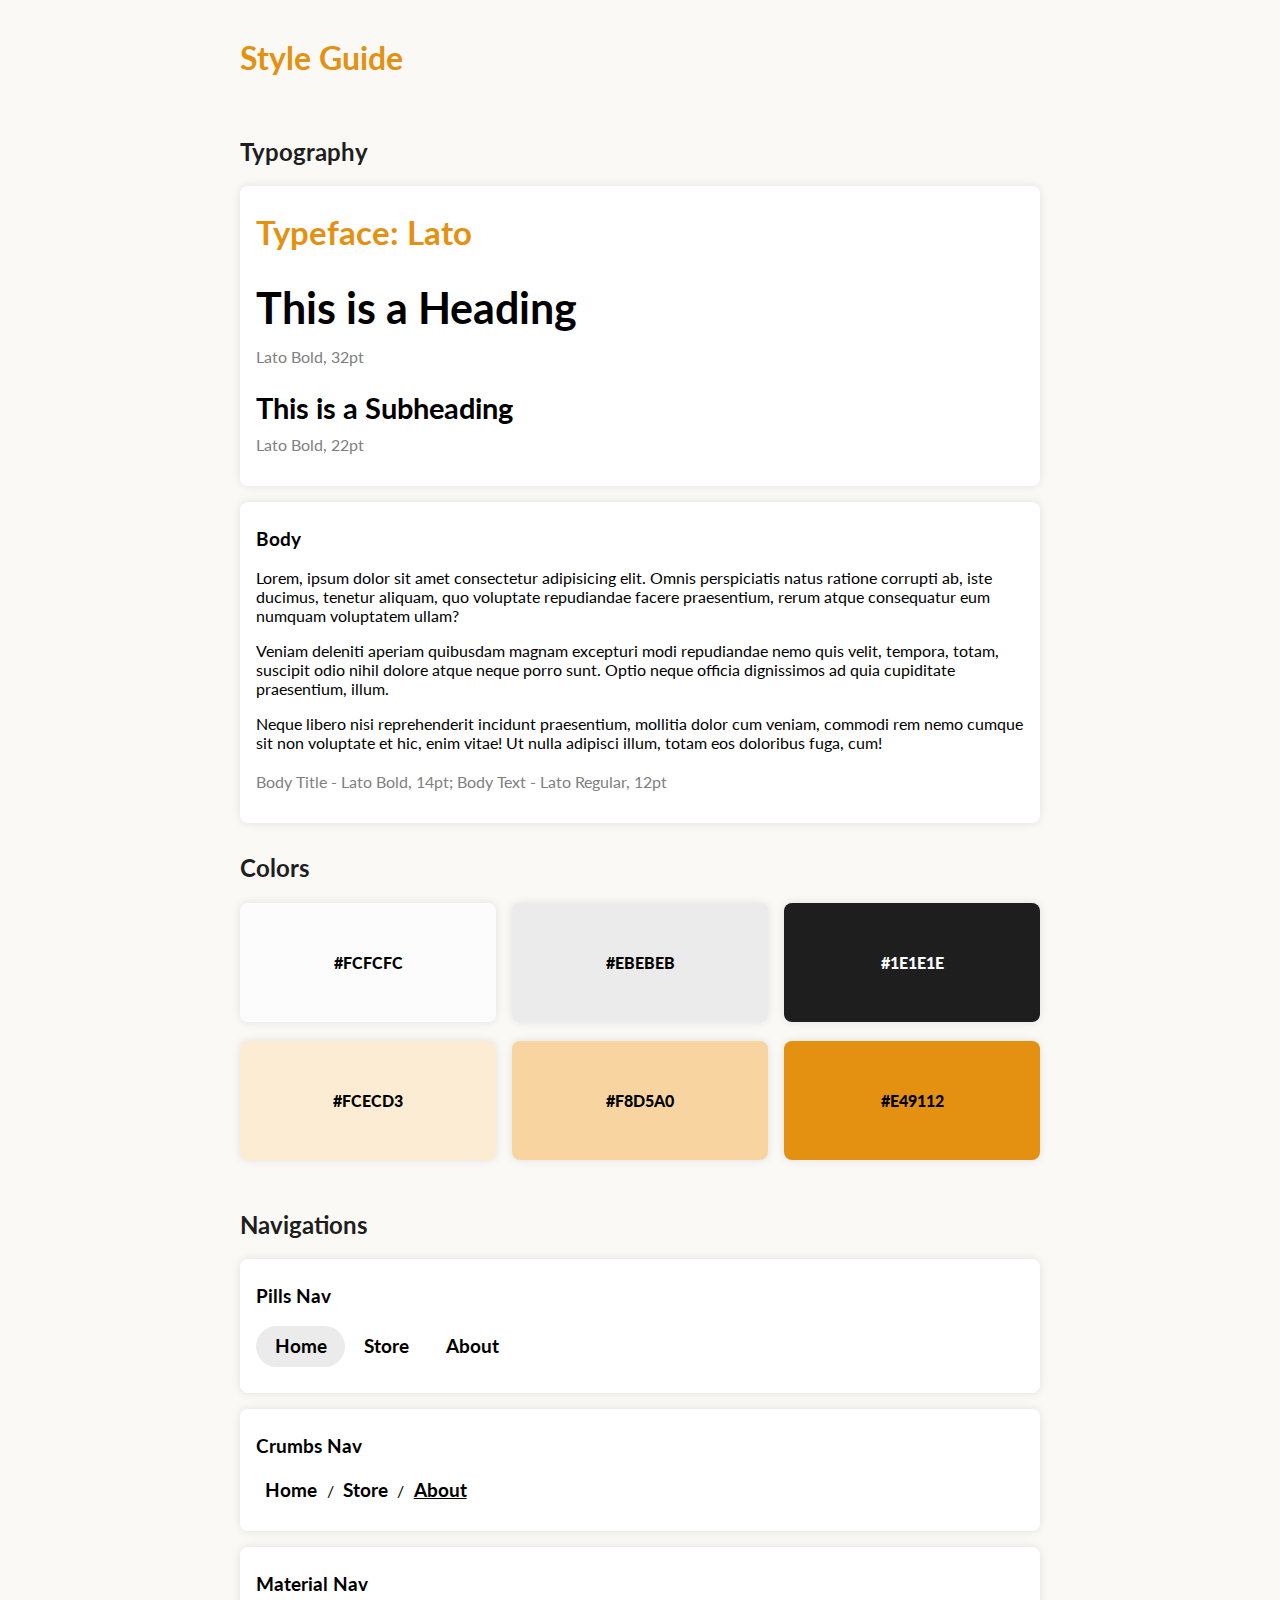
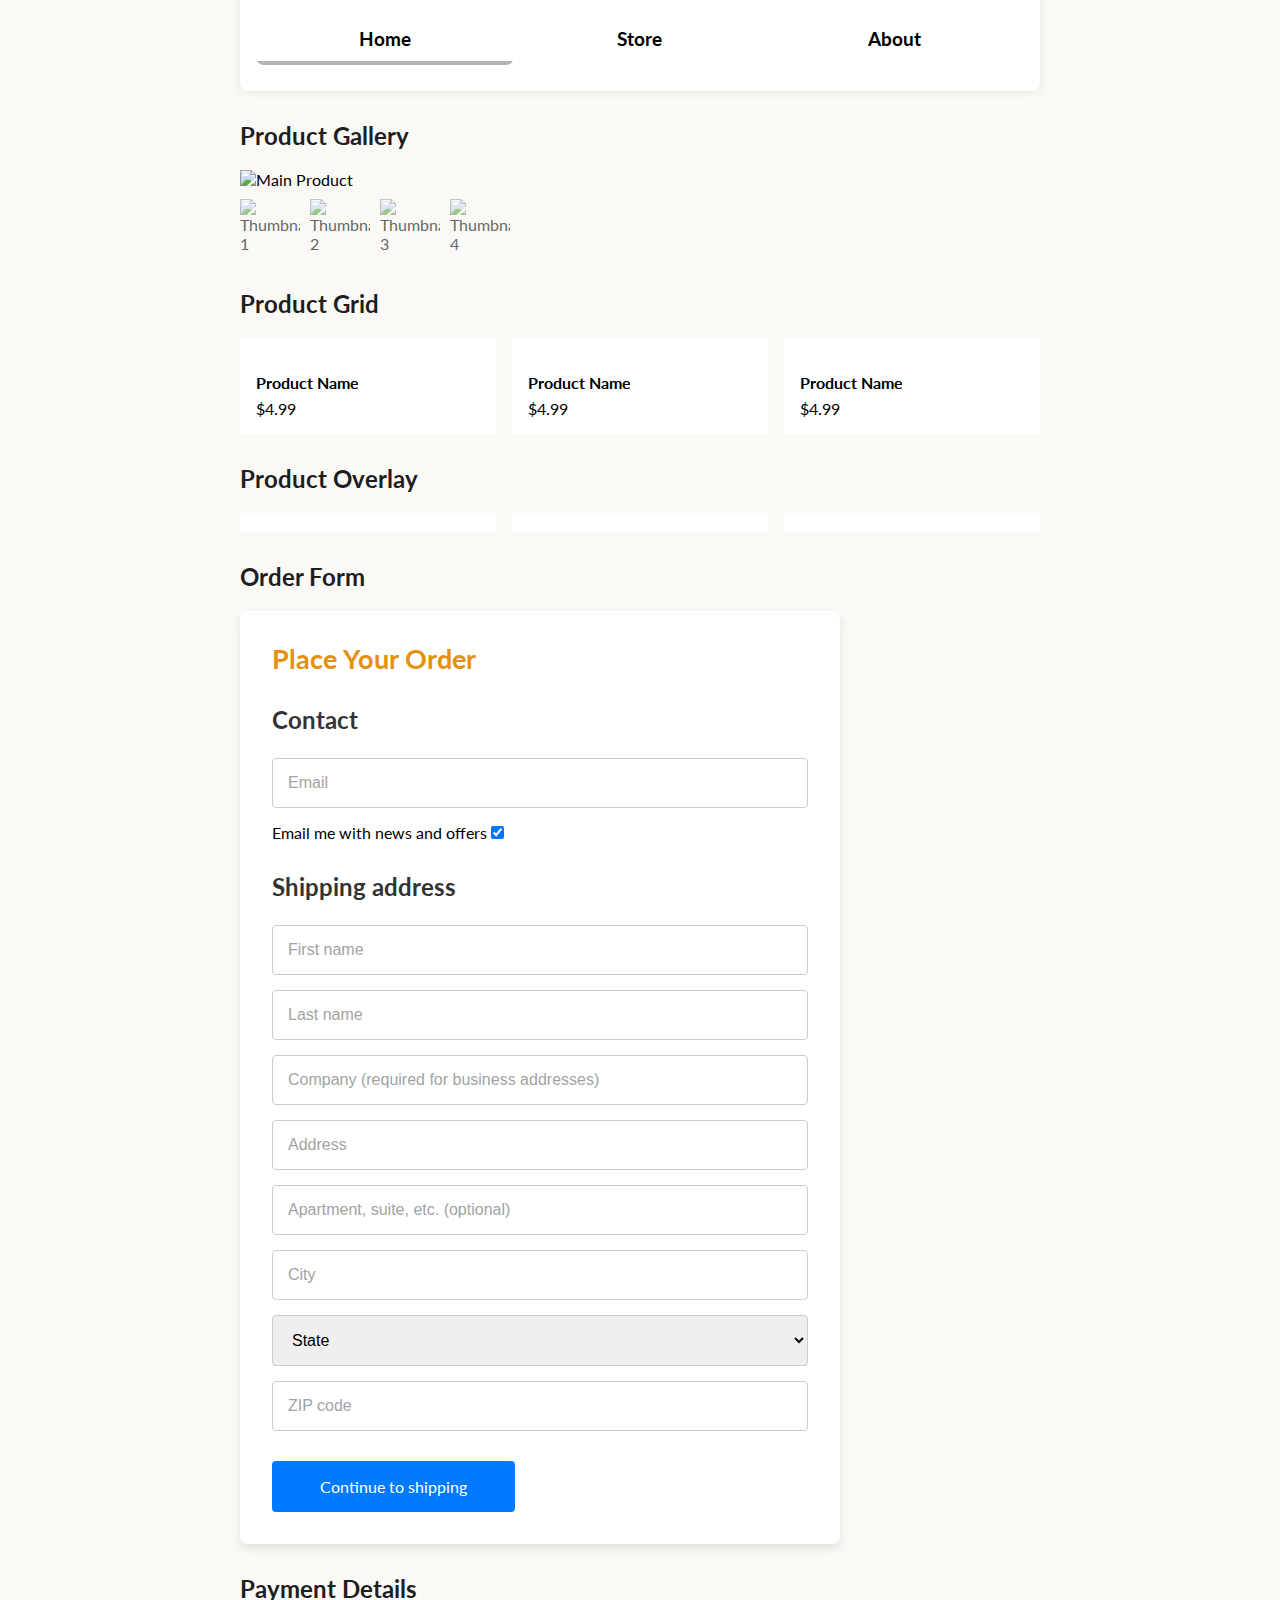
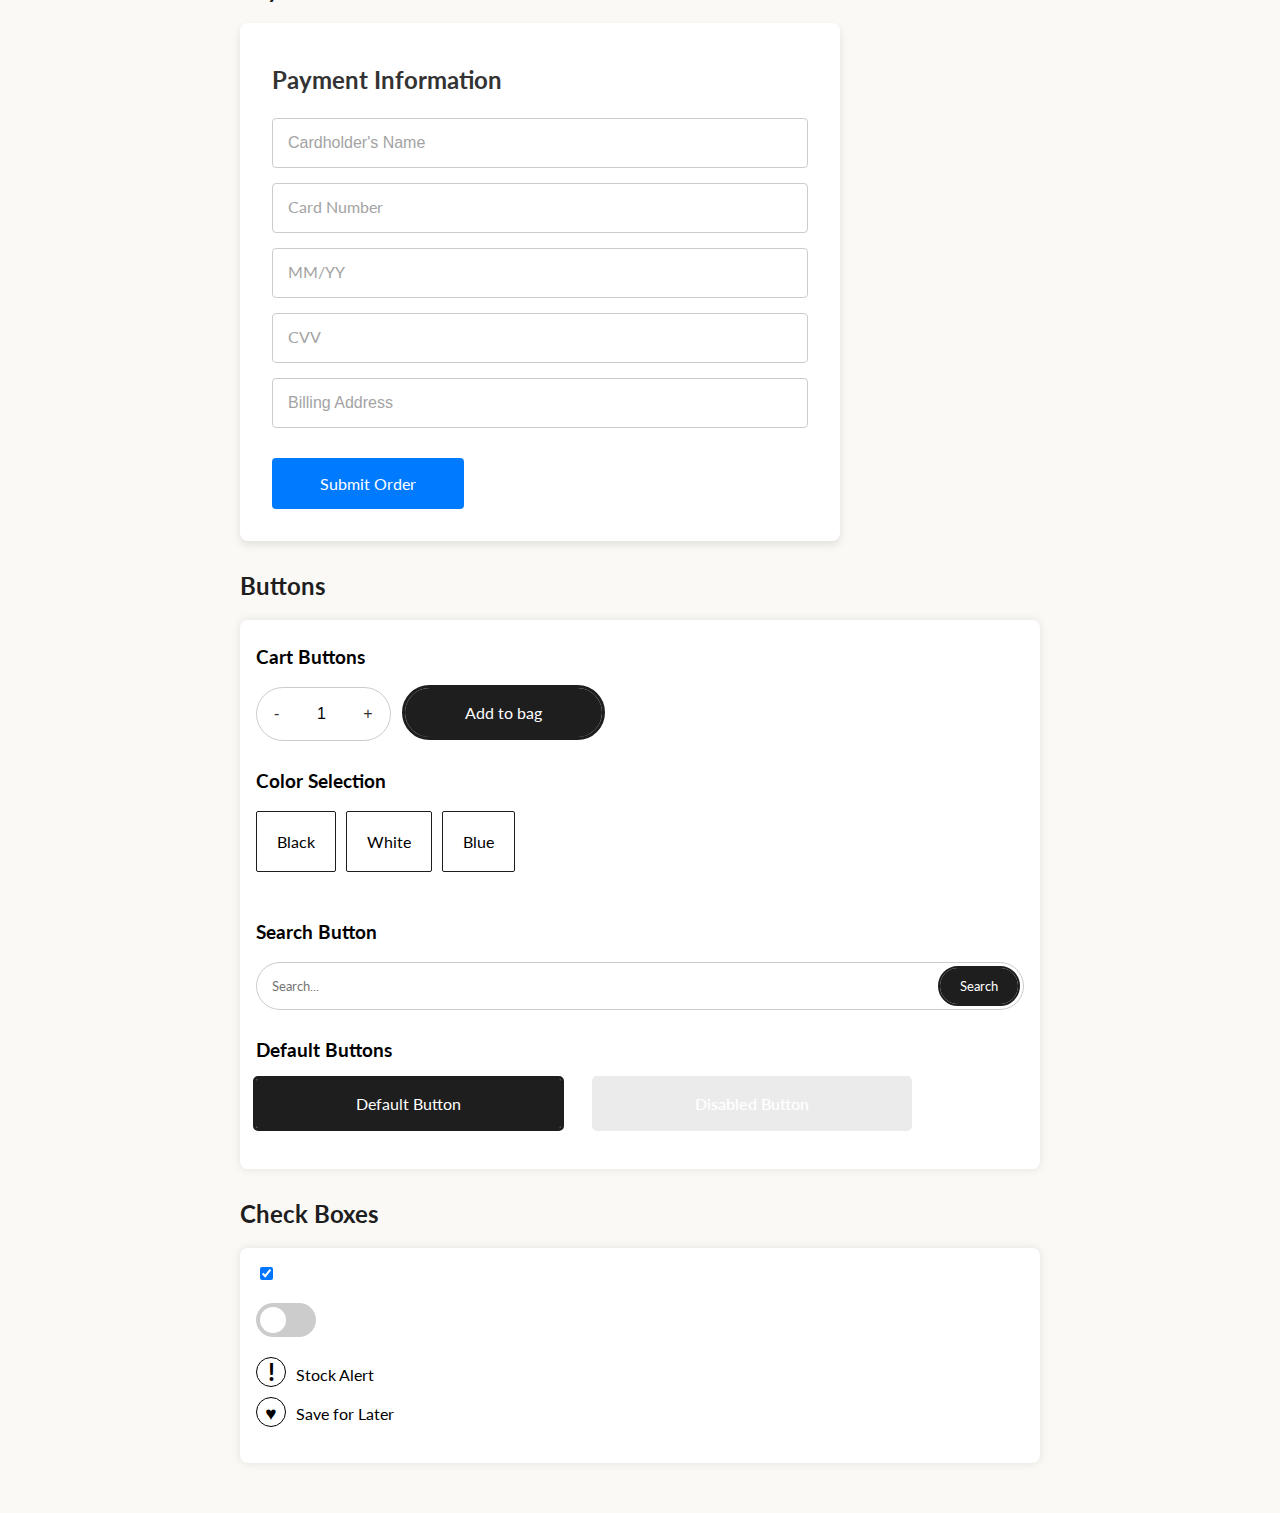
==== commit 78076d54: "commit" ====
--- a/dharmawan.felicia/style-guide/index.html
+++ b/dharmawan.felicia/style-guide/index.html
@@ -6,10 +6,15 @@
 
     <meta name="viewport" content="width=device-width">
 
+    <meta charset="UTF-8">
+
+
     <link rel="stylesheet" href="../lib/css/styleguide.css">
     <link rel="stylesheet" href="../lib/css/gridsystem.css">
     <link rel="stylesheet" href="../css/storetheme.css">
     
+    <script src="http://code.jquery.com/jquery-3.2.1.min.js"></script>
+
 
 </head>
 <body>
@@ -25,8 +30,6 @@
 
     <div class="container" id="#typography">
             <h2 class="title">Typography</h2>
-
-           
 
 
             <div class="card soft" id="headings">
@@ -54,8 +57,6 @@
             </div>
         </div>
 
-        <br>
-
         <div class="container">
             <h2 class="title">Colors</h2>
 
@@ -83,279 +84,565 @@
         <br>
 
 
- <!--    <div class="container">
-       <h2>View Window</h2>
-    </div>
-
-   <div class="container" id="navigations">
-        <h2>Navigations</h2>
+ 
+    <!-- VIEW WINDOW -->
+
+   <!--  <div class="container" id="viewWindow">
+        <h2 class="title">View Window</h2>
+        <div class="view-window" style="background-image: url(../img/img_01.png);"></div>
+    </div>  -->
+
+    <!-- NAVIGATIONS -->
+
+
+    <div class="container" id="navigations">
+        <h2 class="title">Navigations</h2>
 
         <script>
             const makeNav = (classes='') => {
-                const links = ['home','store','about'];
+                const links = ['Home','Store','About'];
                 let ran = Math.floor(Math.random()*links.length);
                 document.write(`
-                <div>
+                    <div>
                     <nav class="${classes}">
-                        <ul>
-                        ${links.reduce((r,o,i)=>{
-                            return r+`<li class="${ran==i?'active':''}"><a href="#">${o}</a></li>`;
-                        },'')}
-                        </ul>
+                    <ul>
+                    ${links.reduce((r,o,i)=>{
+                        return r+`<li class="${ran==i? 'active':''}"><a href="#">${o}</a></li>`;
+                    },'')}
+                    </ul>
                     </nav>
+
                     </div>
-                `);
+                    `);
             }
         </script>
 
-        <div class="card soft">
-            <h3>Basic Nav</h3>
-
-            <script>makeNav('nav')</script>
-        </div>
-
-        <div class="card soft">
-            <h3>Flex Nav</h3>
-
-            <script>makeNav('nav nav-flex')</script>
-        </div>
-
-        <div class="card soft">
-            <h3>Stretch Nav</h3>
-
-            <script>makeNav('nav nav-stretch')</script>
-        </div>
-
-        <div class="card soft">
-            <h3>Pills Nav</h3>
-
-            <script>makeNav('nav nav-pills')</script>
-        </div>
-
-        <div class="card soft">
-            <h3>Crumbs Nav</h3>
-
-            <script>makeNav('nav nav-crumbs')</script>
-        </div>
-
-        <div class="card soft">
-            <h3>Material Nav</h3>
-
-            <script>makeNav('nav nav-material')</script>
-        </div>
-
-        <script>
-            $("#navigations a").on("click",function(e){
-                e.preventDefault();
-                $(this).closest("li").addClass("active")
-                    .siblings().removeClass("active")
-            })
-        </script>
-
-     </div>
-
-     <div class="container">
+
+    <!--
+    <div class="card soft">
+        <h3>Basic Nav</h3>
+        <script>makeNav('nav')</script>
+    </div>
+
+    <div class="card soft">
+        <h3>Flex Nav</h3>
+        <script>makeNav('nav nav-flex')</script>
+    </div> 
+
+    <div class="card soft">
+        <h3>Stretch Nav</h3>
+        <script>makeNav('nav nav-stretch')</script>
+    </div> -->
+
+    <div class="card soft">
+        <h3 class="body-title">Pills Nav</h3>
+        <script>makeNav('nav nav-pills')</script>
+    </div>
+
+    <div class="card soft">
+        <h3 class="body-title">Crumbs Nav</h3>
+        <script>makeNav('nav nav-crumbs')</script>
+    </div>
+
+    <div class="card soft">
+        <h3 class="body-title">Material Nav</h3>
+        <script>makeNav('nav nav-material')</script>
+    </div>
+
+    <script>
+        $("#navigations a").on("click", function(e){
+            e.preventDefault();
+            $(this).closest("li").addClass("active")
+            .siblings().removeClass("active")
+        })
+    </script>
+
+    </div>
+
+   <!--  <div class="container" id="gridsystem">
         <h2>Grid System</h2>
-     </div>
-
-     <div class="container">
+    </div>
+
+    <div class="container" id="flexsystem">
         <h2>Flex System</h2>
-     </div> 
-
-
-
-     <script>
-        const makeTable = (classes='') => {
-            const head = ['ID','Office','Name','Email','Phone'];
+    </div>
+ -->
+    <!-- TABLES -->
+
+   <!--  <script>
+        const makeTable = (classes = '') => {
+            const head = ['ID', 'Office', 'Name', 'Email', 'Phone'];
             const body = [
-                ['522',"Hamilton Cline",'hcline@academyart.edu','555-2424'],
-                ['512',"Fred Hale",'fmchale@academyart.edu','555-2424'],
-                ['522',"Michael Cline",'mcatan@academyart.edu','555-2424'],
-                ['514',"Andrea Pimento",'apimento@academyart.edu','555-2424'],
-                ['516',"DC Scrap",'dscrap@academyart.edu','555-2424'],
-            ];
-
-            // let ran = Math.floor(Math.random()*links.length);
+
+                ['522', 'Hamilton Cline', 'hcline@academyart.edu', '555-2424'],
+                ['512', 'Fred McHale', 'fmhale@academyart.edu', '555-2424'],
+                ['522', 'Micheal Catanzaro', 'mcatanzaro@academyart.edu', '555-2424'],
+                ['514', 'Andrea Pimentel', 'apimentel@academyart.edu', '555-2424'],
+                ['516', 'DC Scarpelli', 'dscarpelli@academyart.edu', '555-2424'],
+
+                ];
+
+                // let ran = Math.floor(Math.random()*link.length);
             document.write(`
-            <table class="${classes}">
-                <thead><tr>${head.reduce((r,o)=>r+`<th>${o}</th>`,'')}</tr></thead>
-                <tbody>${body.reduce((r,o,i)=>r+
+                <table class="${classes}">
+                <thead><tr>${head.reduce((r,o)=> r + `<th>${o}</th>`, '')}</tr></thead>
+                <tbody>${body.reduce((r,o,i) => r+ 
                     `<tr>${
-                        [i+1,...o].reduce((r,o)=>r+`<td>${o}</td>`,'')
-                    }</tr>`,'')
-                }</tbody>
-            </table>
-            `);
+                        [i+1,...o].reduce((r,o) => r+`<td>${o}</td>`, '')
+                    }</tr>`, '')}
+                </tbody>
+                </table>
+                `)
         }
-     </script>
-     <div class="container">
+    </script>
+
+    <div class="container" id="tables">
         <h2>Tables</h2>
-
-            <div class="card soft">
-                <h3>Basic Table</h3>
-                <script>makeTable("table")</script>
-            </div>
-
-            <div class="card soft">
-                <h3>Striped Table</h3>
-                <script>makeTable("table striped")</script>
-            </div>
-
-            <div class="card soft">
-                <h3>Striped Lined Vertical</h3>
-                <script>makeTable("table lined vertical")</script>
-            </div>
-
-            <div class="card soft">
-                <h3>Striped Lined Horizontal</h3>
-                <script>makeTable("table lined horizontal")</script>
-            </div>
-
-            <div class="card soft">
-                <h3>Striped Lined Border</h3>
-                <script>makeTable("table lined border")</script>
-            </div>
-
-            <div class="card soft">
-                <h3>Striped Lined All</h3>
-                <script>makeTable("table lined all")</script>
-            </div>
-
-            <div class="card soft">
-                <h3>Combinations</h3>
-                <script>makeTable("table lined vertical border striped")</script>
-            </div>
-        </div>
-
-  
-
-        <h2 id="figures">Figures</h2>
-
-        <div class="card">
-            <h3>Basic Figure</h3>
-
-            <figure class="figure">
-                <img src="../img/baby.jpg" alt="">
-                <figcaption>Product</figcaption>
-            </figure>
-
+        <div class="card soft">
+            <h3>Basic Table</h3>
+            <script>makeTable("table")</script>
+        </div>
+
+        <div class="card soft">
+            <h3>Striped Table</h3>
+            <script>makeTable("table striped")</script>
+        </div>
+
+        <div class="card soft">
+            <h3>Striped Lined Vetrical Table</h3>
+            <script>makeTable("table lined vertical")</script>
+        </div>
+
+        <div class="card soft">
+            <h3>Striped Lined Horizontal Table</h3>
+            <script>makeTable("table lined horizontal")</script>
+        </div>
+
+        <div class="card soft">
+            <h3>Lined Border Table</h3>
+            <script>makeTable("table lined border")</script>
+        </div>
+
+        <div class="card soft">
+            <h3>Striped Lined All Table</h3>
+            <script>makeTable("table lined all")</script>
+        </div>
+
+        <div class="card soft">
+            <h3>Cominations Table</h3>
+            <script>makeTable("table lined vertical border striped")</script>
+        </div>
+
+    </div> -->
+
+    <!-- FIGURE -->
+
+   <div class="container">
+    <h2 class="title">Product Gallery</h2>
+    <div class="product-gallery">
+        <!-- Main image -->
+        <div class="main-image-container">
+            <img src="https://via.placeholder.com/400x400?text=Main+Product+Image" alt="Main Product" class="main-image"/>
+        </div>
+
+        <!-- Thumbnails -->
+        <div class="thumbnails">
+            <img src="https://via.placeholder.com/100x100?text=Thumbnail+1" alt="Thumbnail 1" class="thumbnail"/>
+            <img src="https://via.placeholder.com/100x100?text=Thumbnail+2" alt="Thumbnail 2" class="thumbnail"/>
+            <img src="https://via.placeholder.com/100x100?text=Thumbnail+3" alt="Thumbnail 3" class="thumbnail"/>
+            <img src="https://via.placeholder.com/100x100?text=Thumbnail+4" alt="Thumbnail 4" class="thumbnail"/>
+            <!-- More thumbnails... -->
+        </div>
+    </div>
+    </div>
+
+<script>
+    $(document).ready(function() {
+    // Change the main image when a thumbnail is clicked
+    $('.thumbnail').on('click', function() {
+        var src = $(this).attr('src');
+        $('.main-image').attr('src', src);
+
+        // Highlight the active thumbnail
+        $('.thumbnail').removeClass('active');
+        $(this).addClass('active');
+    });
+
+    // Implement navigation functionality
+    $('.prev').on('click', function() {
+        // Move to the previous thumbnail
+        // This functionality requires more implementation detail
+    });
+
+    $('.next').on('click', function() {
+        // Move to the next thumbnail
+        // This functionality requires more implementation detail
+    });
+});
+</script>
+
+
+        <!-- FIGURE GRID -->
+
+        <!-- <div class="container">
+            <h2>Figure Grid</h2>
+            <div class="grid gap">
+                <div class="col-xs-12 col-md-4">
+                    <figure class="figure">
+                        <img src="https://via.placeholder.com/400x400?text=Coming Soon"  alt=""/>
+                        <figcaption>Product</figcaption>
+                    </figure>
+                </div>
+                <div class="col-xs-12 col-md-4">
+                    <figure class="figure">
+                        <img src="https://via.placeholder.com/400x400?text=Coming Soon"  alt=""/>
+                        <figcaption>Product</figcaption>
+                    </figure>
+                </div>
+                <div class="col-xs-12 col-md-4">
+                    <figure class="figure">
+                        <img src="https://via.placeholder.com/400x400?text=Coming Soon"  alt=""/>
+                        <figcaption>Product</figcaption>
+                    </figure>
+                </div>
+            </div>
+        </div> -->
+
+
+        <!-- PRODUCT GRID  -->
+
+        <div class="container">
+            <h2 class="title">Product Grid</h2>
+            <div class="grid gap">
+                <div class="col-xs-12 col-md-4">
+                    <figure class="figure product">
+                        <img src="https://via.placeholder.com/400x400?text=Coming Soon"  alt=""/>
+                        <figcaption>
+                            <div class ="caption-body">Product Name</div>
+                            <div>$4.99</div>
+                        </figcaption>
+                    </figure>
+                </div>
+                <div class="col-xs-12 col-md-4">
+                    <figure class="figure product">
+                        <img src="https://via.placeholder.com/400x400?text=Coming Soon"  alt=""/>
+                        <figcaption>
+                            <div class ="caption-body">Product Name</div>
+                            <div>$4.99</div>
+                        </figcaption>
+                    </figure>
+                </div>
+                <div class="col-xs-12 col-md-4">
+                    <figure class="figure product">
+                        <img src="https://via.placeholder.com/400x400?text=Coming Soon"  alt=""/>
+                        <figcaption>
+                            <div class ="caption-body">Product Name</div>
+                            <div>$4.99</div>
+                        </figcaption>
+                    </figure>
+                </div>
+            </div></div>
+
+
+
+
+
+    <!-- PRODUCT OVERLAY CENTER -->
             
-        </div>
+    <div class="container">
+        <h2 class="title">Product Overlay</h2>
         <div class="grid gap">
             <div class="col-xs-12 col-md-4">
-                <figure class="figure">
-                    <img src="../img/kitty1.jpg" alt="">
-                    <figcaption>Product</figcaption>
-                </figure>
-            </div>
-            <div class="col-xs-12 col-md-4">
-                <figure class="figure">
-                    <img src="../img/octopus1.jpg" alt="">
-                    <figcaption>Product</figcaption>
-                </figure>
-            </div>
-            <div class="col-xs-12 col-md-4">
-                <figure class="figure">
-                    <img src="../img/bear1.jpg" alt="">
-                    <figcaption>Product</figcaption>
-                </figure>
-            </div>
-        </div>
-
-        <h3>Figure Grid</h3>
-
-        <div class="grid gap">
-            <div class="col-xs-12 col-md-4">
-                <figure class="figure">
-                    <img src="../img/kitty1.jpg" alt="">
-                    <figcaption>Product</figcaption>
-                </figure>
-            </div>
-            <div class="col-xs-12 col-md-4">
-                <figure class="figure">
-                    <img src="../img/octopus1.jpg" alt="">
-                    <figcaption>Product</figcaption>
-                </figure>
-            </div>
-            <div class="col-xs-12 col-md-4">
-                <figure class="figure">
-                    <img src="../img/bear1.jpg" alt="">
-                    <figcaption>Product</figcaption>
-                </figure>
-            </div>
-        </div>
-
-        <h3>Product Grid</h3>
-
-        <div class="grid gap">
-            <div class="col-xs-12 col-md-4">
-                <figure class="figure product">
-                    <img src="../img/kitty1.jpg" alt="">
-                    <figcaption>
-                        <div>Product Name</div>
-                        <div>$24.99</div>
-                    </figcaption>
-                </figure>
-            </div>
-            <div class="col-xs-12 col-md-4">
-                <figure class="figure product">
-                    <img src="../img/octopus1.jpg" alt="">
-                    <figcaption>
-                        <div>Product Name</div>
-                        <div>$24.99</div>
-                    </figcaption>
-                </figure>
-            </div>
-            <div class="col-xs-12 col-md-4">
-                <figure class="figure product">
-                    <img src="../img/bear1.jpg" alt="">
-                    <figcaption>
-                        <div>Product Name</div>
-                        <div>$24.99</div>
-                    </figcaption>
-                </figure>
-            </div>
-        </div>
-
-        <h3>Product Overlay</h3>
-
-        <div class="grid gap">
-            <div class="col-xs-12 col-md-4">
                 <figure class="figure product-overlay">
-                    <img src="../img/kitty1.jpg" alt="">
+                    <img src="https://via.placeholder.com/400x400?text=Coming Soon"  alt=""/>
                     <figcaption>
                         <div class="caption-body">
-                            <div>Product Name</div>
-                            <div>$24.99</div>
+                            <div>Shop Home Decor</div>
                         </div>
                     </figcaption>
                 </figure>
             </div>
             <div class="col-xs-12 col-md-4">
                 <figure class="figure product-overlay">
-                    <img src="../img/octopus1.jpg" alt="">
+                    <img src="https://via.placeholder.com/400x400?text=Coming Soon"  alt=""/>
                     <figcaption>
                         <div class="caption-body">
-                            <div>Product Name</div>
-                            <div>$24.99</div>
+                            <div>Shop Lighting</div>
                         </div>
                     </figcaption>
                 </figure>
             </div>
             <div class="col-xs-12 col-md-4">
                 <figure class="figure product-overlay">
-                    <img src="../img/bear1.jpg" alt="">
+                    <img src="https://via.placeholder.com/400x400?text=Coming Soon"  alt=""/>
                     <figcaption>
                         <div class="caption-body">
-                            <div>Product Name</div>
-                            <div>$24.99</div>
+                            <div>Shop Rugs</div>
                         </div>
                     </figcaption>
                 </figure>
             </div>
-        </div> -->
-</body>
-</html>
+        </div></div>
+
+    <!-- Form -->
+
+ <!--        <div class="container" id="forms">
+
+            <h2>Forms</h2>
+
+            <h2>Inputs</h2>
+
+            <div class="card soft">
+
+                <div class="container">
+                    <h3>Default Inputs</h3>
+                    <form action="" method="post">
+                        <input type="text" /><br />
+                        <input type="number" /><br />
+                        <input type="password" /><br />
+                        <input type="email" /><br />
+                        <input type="url" /><br />
+                        <input type="datetime-local" /><br />
+                        <input type="date" /><br />
+                        <input type="search" /><br />
+                    </form>
+                </div>
+
+                <div class="container">
+                    <h3>Form Input</h3>
+                    <form>
+                        <input type="text" placeholder="Text" class="form-input" />
+                        <input type="number" placeholder="Number" class="form-input" />
+                        <input type="password" placeholder="Password" class="form-input" />
+                        <input type="search" placeholder="Search" class="form-input" />
+                    </form>
+                </div>
+
+
+                <div class="container">
+                    <h3>Form Label</h3>
+                    <form>
+                        <label for="" class="form-label">Phone</label>
+                        <input type="number" placeholder="Number" class="form-input" />
+                        <label for="" class="form-label">Password</label>
+                        <input type="password" placeholder="Password" class="form-input" />
+                        <label for="" class="form-label">Search</label>
+                        <input type="search" placeholder="Search" class="form-input" />
+                    </form>
+                </div>
+
+
+                <div class="container">
+                    <h3 id="controls">Form Control</h3>
+                    <form>
+                        <div class="form-control">
+                            <label for="" class="form-label">Name</label>
+                            <input type="text" placeholder="Text" class="form-input" />
+                        </div>
+                        <div class="form-control">
+                            <label for="" class="form-label">Phone</label>
+                            <input type="number" placeholder="Number" class="form-input" />
+                        </div>
+                        <div class="form-control">
+                            <label for="" class="form-label">Password</label>
+                            <input type="password" placeholder="Password" class="form-input" />
+                        </div>
+                        <div class="form-control display-flex flex-align-center" >
+                            <div class="flex-none">
+                                <label for="" class="form-label">Search</label>
+                            </div>
+                            <div class="flex-stretch">
+                                <input type="search" placeholder="Search" class="form-input flex-stretch" />
+                            </div>
+                            <div class="flex-none">
+                                <label for="" class="form-label">Search</label>
+                            </div>
+                            <div class="flex-stretch">
+                                <input type="search" placeholder="Search" class="form-input flex-stretch" />
+                            </div>
+                        </div>
+                    </form>
+                </div>
+                </div> -->
+
+    <!-- Form -->
+
+    <div class="container">
+    <h2 class="title"> Order Form</h2>
+    <div class="order-details">
+    <div class="order-title">Place Your Order</div>
+    <h2 class="title">Contact</h2>
+    <input type="email" placeholder="Email" />
+
+    <label class="checkbox-container">
+        Email me with news and offers
+        <input type="checkbox" checked="checked">
+        
+    </label>
     
+    <h2 class="title">Shipping address</h2>
+    <div class="input-group">
+        <input type="text" placeholder="First name" />
+        <input type="text" placeholder="Last name" />
+    </div>
+    <input type="text" placeholder="Company (required for business addresses)" />
+    <input type="text" placeholder="Address" />
+    <input type="text" placeholder="Apartment, suite, etc. (optional)" />
+    
+    <div class="input-group">
+        <input type="text" placeholder="City" />
+        <select>
+            <option>State</option>
+            <option>California</option>
+        </select>
+        <input type="text" placeholder="ZIP code" />
+    </div>
+
+    <button type="button" class="btn-primary">Continue to shipping</button>
+    </div>
+    </div>
+
+
+
+    <div class="container">
+    <h2 class="title">Payment Details</h2>
+    <div class="form-card">
+        <h3>Payment Information</h3>
+        <form class="form-modern" action="" method="post">
+            <!-- Cardholder's Name -->
+            <div class="form-group">
+                <input type="text" id="cardholder-name" placeholder="Cardholder's Name" required />
+            </div>
+            <!-- Card Number -->
+            <div class="form-group">
+                <input type="text" id="card-number" placeholder="Card Number" required />
+            </div>
+            <!-- Expiry Date -->
+            <div class="form-group">
+                <input type="text" id="expiry-date" placeholder="MM/YY" required />
+            </div>
+            <!-- CVV -->
+            <div class="form-group">
+                <input type="text" id="cvv" placeholder="CVV" required />
+            </div>
+            <!-- Billing Address -->
+            <div class="form-group">
+                <input type="text" id="billing-address" placeholder="Billing Address" required />
+            </div>
+            <!-- Submit Button -->
+            <div class="form-group">
+                <button type="submit" class="btn-submit">Submit Order</button>
+            </div>
+        </form>
+    </div>
+    </div>
+
+
+    <!-- Buttons -->
+    <h2 class="title">Buttons</h2>
+        <div class="card soft">
+            <div class="container">
+                <h3>Cart Buttons</h3>
+                <div class="quantity-selector">
+                <button class="minus">-</button>
+                <input type="number" id="quantity" value="1" min="1">
+                <button class="plus">+</button>
+            </div>
+
+            <button class="add-to-bag">Add to bag</button>
+
+            
+            </div>
+
+    <br>
+    <div class="color-selection">
+
+    <h3>Color Selection</h3>
+    <div class="colors">
+        <div class="color-option" data-color="Black">Black</div>
+        <div class="color-option" data-color="White">White</div>
+        <div class="color-option" data-color="Blue">Blue</div>
+        </div>
+    </div>
+
+    <br>
+    <h3>Search Button</h3>
+
+    <div class="search-container">
+    <input type="text" id="search-input" placeholder="Search..." />
+    <button id="search-button">Search</button>
+    </div>
+
+    <br>
+    <h3>Default Buttons</h3>
+    <button class="default-button">Default Button</button>
+    <button class="disabled-button">Disabled Button</button>
+
+</div>
+
+       
+   
+<script>
+    document.addEventListener('DOMContentLoaded', function() {
+    var quantityInput = document.getElementById('quantity');
+
+    // Quantity decrement
+    document.querySelector('.minus').addEventListener('click', function() {
+        quantityInput.value = Math.max(parseInt(quantityInput.value, 10) - 1, 1);
+    });
+
+    // Quantity increment
+    document.querySelector('.plus').addEventListener('click', function() {
+        quantityInput.value = parseInt(quantityInput.value, 10) + 1;
+    });
+
+    // Color option selection
+    const colorOptions = document.querySelectorAll('.color-option');
+    colorOptions.forEach(option => {
+        option.addEventListener('click', () => {
+            colorOptions.forEach(opt => opt.classList.remove('selected'));
+            option.classList.add('selected');
+        });
+    });
+});
+
+
+
+</script>
+
+
+
+<!-- Checkboxes -->
+    <h2 class="title">Check Boxes</h2>
+        <div class="card soft">
+        
+         <label class="checkbox-container">
+            <input type="checkbox" checked="checked">
+        </label>    
+
+         <label class="toggle-switch">
+            <input type="checkbox" id="toggle">
+            <span class="slider round"></span>
+        </label>
+        <div class="product-options">
+    <div class="alert-checkbox">
+        <input type="checkbox" id="stock-alert" name="stock-alert">
+        <label for="stock-alert" class="alert-label">Stock Alert</label>
+    </div>
+    <div class="save-later-checkbox">
+        <input type="checkbox" id="save-for-later" name="save-for-later">
+        <label for="save-for-later" class="save-later-label">Save for Later</label>
+
+    </div>
+        </div>
+   
+        </div>
+    </div>
+
+<br>
+<br>
+
+   
+
 </body>
 </html>--- a/dharmawan.felicia/lib/css/styleguide.css
+++ b/dharmawan.felicia/lib/css/styleguide.css
@@ -14,9 +14,9 @@
     --color-neutral-medium:#999;
     --color-neutral-dark:#555;
 
-    --color-main-light:lightblue;
-    --color-main-medium:blue;
-    --color-main-dark:darkblue;
+    --color-main-light:#EBEBEB;
+    --color-main-medium:#B4B4B4;
+    --color-main-dark:#141414;
 
     --color-black:#000;
     --color-white:#fff; 
@@ -206,6 +206,9 @@
     .nav a {
         display:block;
         padding:0.2em 0.5em;
+        font-size: 14pt;
+        font-weight: 700;
+        margin-bottom: 10px;
     }
     .nav a:hover {
         background-color: var(--color-main-medium);
@@ -213,7 +216,7 @@
         text-decoration: none;
     }
     .nav .active a {
-        background-color: var(--color-main-light);
+        background-color: transparent;
         color: inherit;
     }
 
@@ -236,6 +239,10 @@
     padding: 0.5em 1em;
 }
 
+.nav-pills .active a {
+    background-color: var(--color-main-light);
+}
+
 
 .nav-crumbs a {
     display:inline-block;
@@ -254,12 +261,14 @@
 }
 
 .nav-material a {
-    padding: 0.5em 1em;
+    padding: 15px 20px;
     position:relative;
+    border-radius: 8px;
+    overflow: hidden;
 }
 
 .nav-material a:hover {
-    background-color:var(--color-neutral-light);
+    background-color:transparent;
     color:inherit;
 }
 
@@ -277,6 +286,7 @@
 
 .nav-material .active a::after {
     height: 4px;
+    background-color: #B4B4B4;
 }
 
 
@@ -293,6 +303,7 @@
     .navbar a {
         padding:0 0.5em;
     }
+
 
 /* Card */
 
@@ -308,6 +319,7 @@
         .card.soft {
             border-radius:0.5em;
             box-shadow: 0 0 10px rgba(0,0,0,0.1);
+            margin-bottom:1.5px;
         }
         .card.hard {
             border-radius:0.2em;
@@ -386,7 +398,8 @@
     background-attachment:fixed;
 }
 
-/* TABLES */
+/* Tables */
+
 .table {
     width:100%;
     border-collapse:collapse;
@@ -420,9 +433,16 @@
 }
 
 
+/* Figure */
 
 figcaption{
     display: block;
+    font-weight: 400;
+}
+
+.caption-body {
+    font-weight: 700;
+    margin-bottom: 7px;
 }
 
 figure {
@@ -431,6 +451,7 @@
     margin-block-end: 1em;
     margin-inline-start: 40px;
     margin-inline-end: 40px;
+
 }
 
 /* Figure */
@@ -438,9 +459,13 @@
 .figure {
     margin:0;
     background-color:var(--color-white);
-}
+    position: relative;
+    text-align: left; 
+}
+
 .figure img {
     width: 100%;
+    align-items:center;
     vertical-align: text-bottom;
 }
 .figure figcaption {
@@ -448,11 +473,15 @@
 }
 
 .figure.product {
-    border-radius:0.5em;
-    box-shadow:0 2px 5px rgba(0,0,0,0.1);
+    border-radius:0em;
     overflow:hidden;
-}
-
+    transition: transform 0.3s ease, box-shadow 0.3s ease;
+}
+
+.figure.product:hover {
+    transform: scale(1.03); /* Slight zoom effect on hover */
+    box-shadow: 0 4px 8px rgba(0, 0, 0, 0.1); /* Add shadow to lift the card */
+}
 .product-overlay {
     position:relative;
     overflow:hidden;
@@ -478,8 +507,9 @@
 
 .product-overlay .caption-body {
     background-color:white;
-    border-radius:0.5em;
+    border-radius:2px;
     padding:1em;
+    margin: 1em;
     transform:translateY(2em);
     transition:all 0.3s;
 }
@@ -495,4 +525,509 @@
 
 .product-overlay:hover img {
     transform:scale(1.4,1.4);
-}+}
+
+.product-gallery {
+    position: relative;
+    width: 100%;
+}
+
+.main-image-container {
+    width: 80%; /* or adjust to your preferred size */
+    margin: none;
+    display: flex;
+    justify-content: left;
+}
+
+.main-image {
+    width: 100%;
+    display: flex;
+    justify-content: left;
+}
+
+.thumbnails {
+    display: flex;
+    justify-content: left;
+    gap: 10px;
+    margin-top: 10px;
+}
+
+.thumbnail {
+    width: 60px; /* or adjust to your preferred size */
+    height: 60px;
+    cursor: pointer;
+    opacity: 0.6;
+}
+
+.thumbnail:hover, .thumbnail.active {
+    opacity: 1;
+}
+
+
+/* Shared Styles */
+.form-card,
+.order-details {
+    max-width: 600px;
+    background: #fff;
+    padding: 2em;
+    box-shadow: 0 4px 8px rgba(0, 0, 0, 0.1);
+    border-radius: 8px;
+    font-family: "Lato", sans-serif;
+}
+
+/* Headings */
+.form-card h3,
+.order-details h2 {
+    margin-bottom: 1em;
+    color: #333;
+    font-size: 1.5em; 
+}
+
+/* Input Styles */
+.form-card .form-group input,
+.order-details input[type="email"],
+.order-details input[type="text"],
+.order-details select {
+    width: 100%;
+    padding: 15px; 
+    margin-bottom: 15px; 
+    border: 1px solid #ccc;
+    border-radius: 4px;
+    font-size: 16px; 
+}
+
+
+.form-card .form-group input::placeholder,
+.order-details input::placeholder {
+    color: #a3a3a3;
+}
+
+/* Focus on Inputs */
+.form-card .form-group input:focus,
+.order-details input:focus,
+.order-details select:focus {
+    outline: none;
+    border-color: #007bff;
+}
+
+/* Button Styles */
+.form-card .btn-submit,
+.order-details .btn-primary {
+    width: auto; 
+    padding: 16px 48px; 
+    background: #007bff;
+    color: #fff;
+    border: none;
+    border-radius: 4px;
+    font-size: 16px;
+    cursor: pointer;
+    transition: background-color 0.3s;
+    display: block; 
+    text-align: center; =
+    margin: 20px 0;
+    font-family: "Lato", sans-serif;
+    margin-top: 15px;
+}
+
+/* Button Hover States */
+.form-card .btn-submit:hover,
+.order-details .btn-primary:hover {
+    background: #0056b3;
+}
+/* Checkbox Styles */
+.checkbox-container {
+    display: flex;
+    align-items: center;
+    font-size: 16px;
+    margin-bottom: 20px; 
+}
+
+.checkbox-container input[type='checkbox'] {
+    margin-right: 10px; 
+}
+
+.checkbox-container label {
+    font-weight: normal;
+    color: #333;
+    margin-right: 10px; 
+}
+
+
+
+/* When the checkbox is checked */
+.checkmark:after {
+    content: '';
+    position: absolute;
+    display: none;
+    left: 6px;
+    top: 2px;
+    width: 5px;
+    height: 10px;
+    border: solid white;
+    border-width: 0 3px 3px 0;
+    transform: rotate(45deg);
+}
+
+.checkbox-container input:checked ~ .checkmark {
+    background-color: #007bff; 
+    border-color: #007bff; =
+}
+
+.checkbox-container input:checked ~ .checkmark:after {
+    display: block;
+}
+
+/* Input Group Styles */
+.input-group {
+    display: flex;
+    flex-wrap: wrap;
+    font-size: 16px;
+}
+
+.input-group > * {
+    flex: 1 1 auto;
+}
+
+.input-group label {
+    flex-basis: 100%; 
+    margin-bottom: 5px;
+    color: #333; 
+}
+
+/* Style adjustments for card information */
+#card-number,
+#cvv,
+#expiry-date {
+    ont-family: "Lato", sans-serif; 
+    font-size: 16px;
+}
+
+#card-number::placeholder,
+#cvv::placeholder,
+#expiry-date::placeholder {
+    font-family: 'Lato', sans-serif;
+    color: #a3a3a3;
+}
+
+/* Focus on card inputs */
+#card-number:focus,
+#cvv:focus,
+#expiry-date:focus {
+    border-color: #007bff; 
+}
+
+.order-title {
+    font-family: "lato", sans-serif;
+    font-weight: 700;
+    font-size: 20pt;
+    color: #E49112;
+    margin-top: 0px;
+    margin-bottom: 30px;
+}
+
+
+.quantity-selector {
+    border: 1px solid #ccc;
+    display: inline-flex;
+    border-radius: 50px; 
+}
+
+.quantity-selector button {
+    background-color: transparent;
+    border: none;
+    padding: 17px;
+    margin: 0;
+    font-size: 16px;
+    color: #333;
+    cursor: pointer;
+}
+
+.quantity-selector input {
+    width: 50px;
+    border: none;
+    text-align: center;
+    font-size: 16px;
+}
+
+.add-to-bag {
+    background-color: #1E1E1E; 
+    border: none;
+    padding: 15px 60px;
+    border-radius: 50px; 
+    color: white;
+    font-size: 16px;
+    cursor: pointer;
+    margin-left: 10px; 
+    font-family: "Lato", sans-serif;
+    outline: 3px solid #1E1E1E;
+    font-size: 16px;
+}
+
+.add-to-bag:hover {
+    background-color: transparent;
+    outline-color: #1E1E1E;
+    outline-style: solid;
+    outline-width: 3px;
+    color: #1E1E1E;
+    cursor: pointer;
+    transition: background-color 0.3s, color 0.3s, outline-color 0.3s;
+    font-size: 16px;
+}
+
+.quantity-selector input::-webkit-outer-spin-button,
+.quantity-selector input::-webkit-inner-spin-button {
+    -webkit-appearance: none; /* There was a typo here 'backgroound-color: none;' which is not valid */
+    margin: 0;
+    /* Removed the invalid background-color property */
+}
+
+.quantity-selector input[type=number] {
+    -moz-appearance: textfield;
+} 
+
+.color-selection {
+    font-family: "Lato", sans-serif;
+    margin-bottom: 20px;
+}
+
+.colors {
+    display: flex;
+    justify-content: start;
+}
+
+.color-option {
+    border: 1.5px solid #1E1E1E;
+    padding: 20px 20px;
+    margin-right: 10px; /* Spacing between options */
+    cursor: pointer;
+    transition: background-color 0.3s, color 0.3s;
+    font-family: "Lato", sans-serif;
+    border-radius: 2px;
+    font-weight: 400;
+}
+
+.color-option.selected {
+    background-color: #000;
+    color: #fff;
+}
+
+/* Color-specific styles, if you want to change the text color on hover */
+.color-option:hover,
+.color-option.selected {
+    background-color: black;
+    color: white;
+}
+
+
+.search-container {
+    display: flex;
+    align-items: center;
+    justify-content: space-between;
+    padding: 5px;
+    border-radius: 30px;
+    border: 1px solid #ccc; 
+}
+
+#search-input {
+    flex-grow: 1;
+    border: none;
+    padding: 10px;
+    margin-right: 10px; 
+    font-family: "Lato", sans-serif;
+    border-radius: 30px;
+    color: white;
+}
+
+#search-button {
+    padding: 10px 20px;
+    background-color: #1E1E1E; 
+    color: white;
+    border: none;
+    cursor: pointer;
+    transition: background-color 0.3s ease;
+    border-radius: 30px;
+    font-family: "Lato", sans-serif;
+    outline: 2px solid;
+    outline-color: #1E1E1E;
+}
+
+#search-button:hover {
+    background-color: transparent; 
+    outline: 1px solid;
+    outline-color: #1E1E1E;
+    color: #1E1E1E;
+}
+
+#search-input:focus, #search-button:focus {
+    background-color: transparent; 
+    outline: 1px solid;
+    outline-color: #1E1E1E;
+    color: #1E1E1E;
+}
+
+.default-button {
+    background-color: #1E1E1E; 
+    border: none;
+    padding: 15px 100px;
+    border-radius: 2px; 
+    color: white;
+    font-size: 16px;
+    cursor: pointer; 
+    font-family: "Lato", sans-serif;
+    outline: 3px solid #1E1E1E;
+    font-size: 16px;
+    margin-bottom: 25px;
+}
+
+.default-button:hover {
+    background-color: transparent;
+    outline-color: #1E1E1E;
+    outline-style: solid;
+    outline-width: 3px;
+    color: #1E1E1E;
+    cursor: pointer;
+    transition: background-color 0.3s, color 0.3s, outline-color 0.3s;
+    font-size: 16px;
+}
+
+
+.disabled-button {
+    background-color: #EBEBEB; 
+    border: none;
+    padding: 15px 100px;
+    border-radius: 2px; 
+    color: white;
+    font-size: 16px;
+    cursor: pointer;
+    margin-left: 30px;
+    font-family: "Lato", sans-serif;
+    outline: 3px solid #EBEBEB;
+    font-size: 16px;
+    font-weight: 600;
+}
+
+/* The switch - the box around the slider */
+.toggle-switch {
+  position: relative;
+  display: inline-block;
+  width: 60px; /* Width of the switch */
+  height: 34px; /* Height of the switch */
+}
+
+/* Hide default HTML checkbox */
+.toggle-switch input {
+  opacity: 0;
+  width: 0;
+  height: 0;
+}
+
+/* The slider */
+.slider {
+  position: absolute;
+  cursor: pointer;
+  top: 0;
+  left: 0;
+  right: 0;
+  bottom: 0;
+  background-color: #ccc; /* Switch background */
+  -webkit-transition: .4s;
+  transition: .4s;
+}
+
+.slider:before {
+  position: absolute;
+  content: "";
+  height: 26px; /* Height of the slider */
+  width: 26px; /* Width of the slider */
+  left: 4px;
+  bottom: 4px;
+  background-color: white; /* Slider color */
+  -webkit-transition: .4s;
+  transition: .4s;
+}
+
+input:checked + .slider {
+  background-color: #E49112; /* Color for when the switch is ON */
+}
+
+input:focus + .slider {
+  box-shadow: 0 0 1px #E49112; /* Box shadow to indicate focus */
+}
+
+input:checked + .slider:before {
+  -webkit-transform: translateX(26px); /* Slide distance */
+  -ms-transform: translateX(26px); /* For IE9 and below */
+  transform: translateX(26px);
+}
+
+/* Rounded sliders */
+.slider.round {
+  border-radius: 34px;
+}
+
+.slider.round:before {
+  border-radius: 50%;
+}
+
+/* Base styles for the product options */
+.product-options {
+    font-family: "Lato", sans-serif;
+    margin: 20px 0;
+}
+
+.product-options input[type="checkbox"] {
+    display: none; 
+}
+
+
+.alert-label:before {
+    content: '!';
+    display: inline-block;
+     width: 30px;
+    height: 30px;
+    background: white;
+    border: 1px solid black;
+    text-align: center;
+    line-height: 27px;
+    cursor: pointer;
+    font-weight: bold;
+    font-size: 25px;
+    margin-right: 10px;
+    border-radius: 30px;
+}
+
+
+#stock-alert:checked + .alert-label:before {
+    background-color: #dc3545; 
+    color: white;
+    border-color: #dc3545;
+}
+
+.save-later-label:before {
+    content: '\2665';
+    display: inline-block;
+    width: 30px;
+    height: 30px;
+    background: white;
+    border: 1px solid black;
+    text-align: center;
+    line-height: 29px;
+    cursor: pointer;
+    font-size: 19px;
+    margin-right: 10px;
+    margin-top: 10px;
+    border-radius: 30px;
+}
+
+
+#save-for-later:checked + .save-later-label:before {
+    content: '\2665'; 
+    color: #dc3545; 
+    border-color: #dc3545;
+}
+
+
+
+
+
+
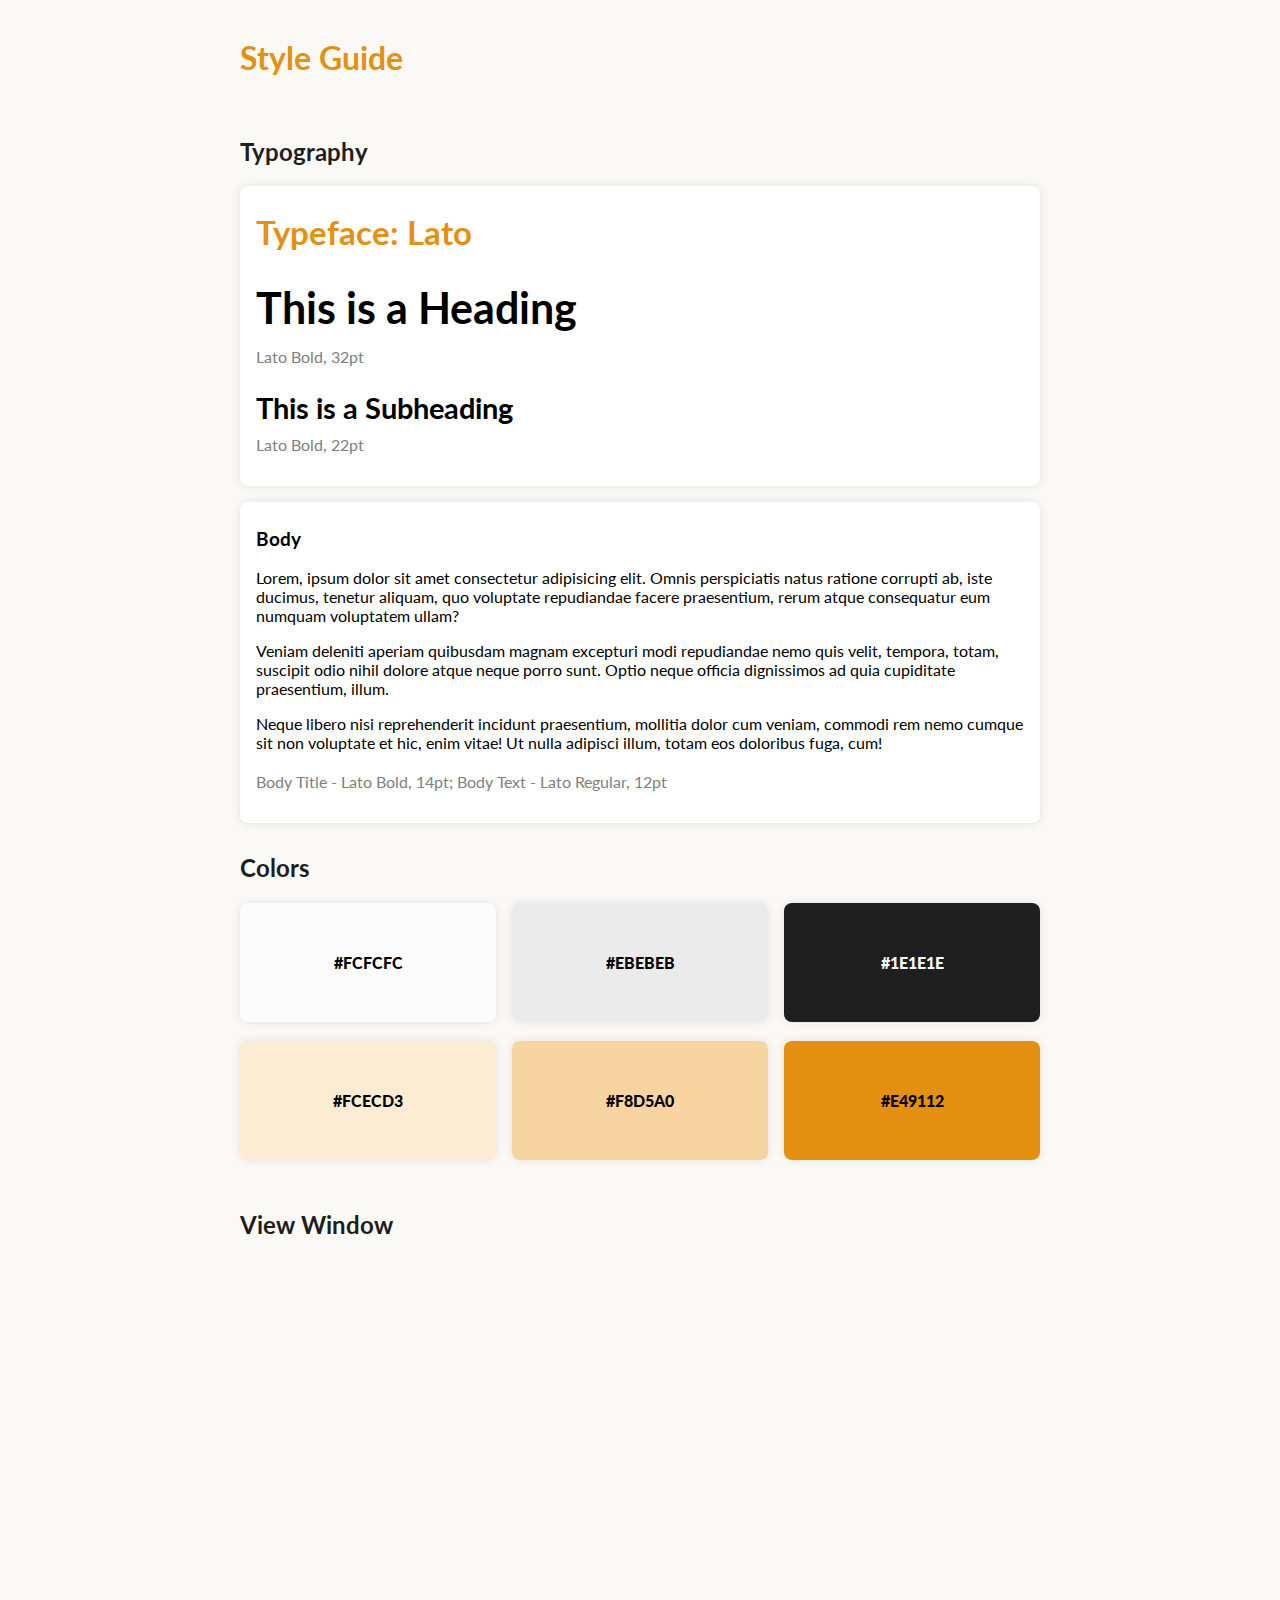
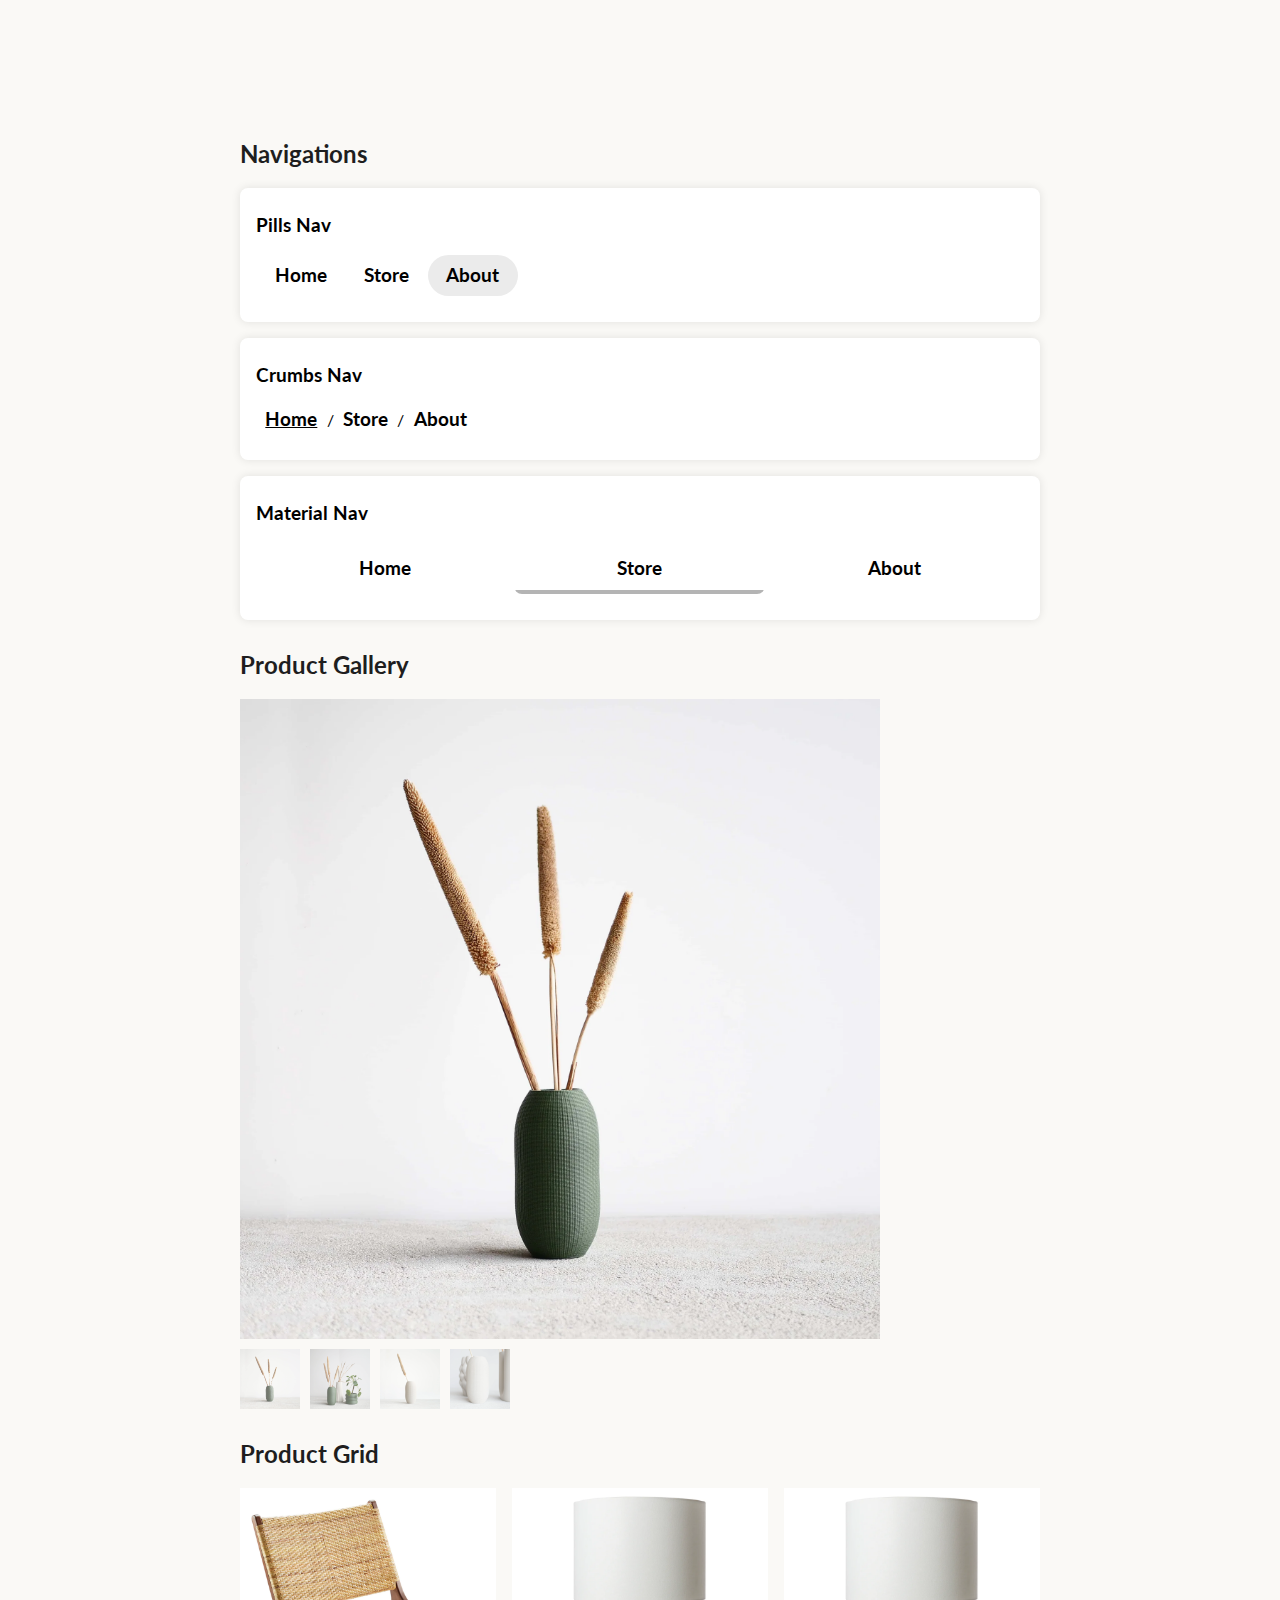
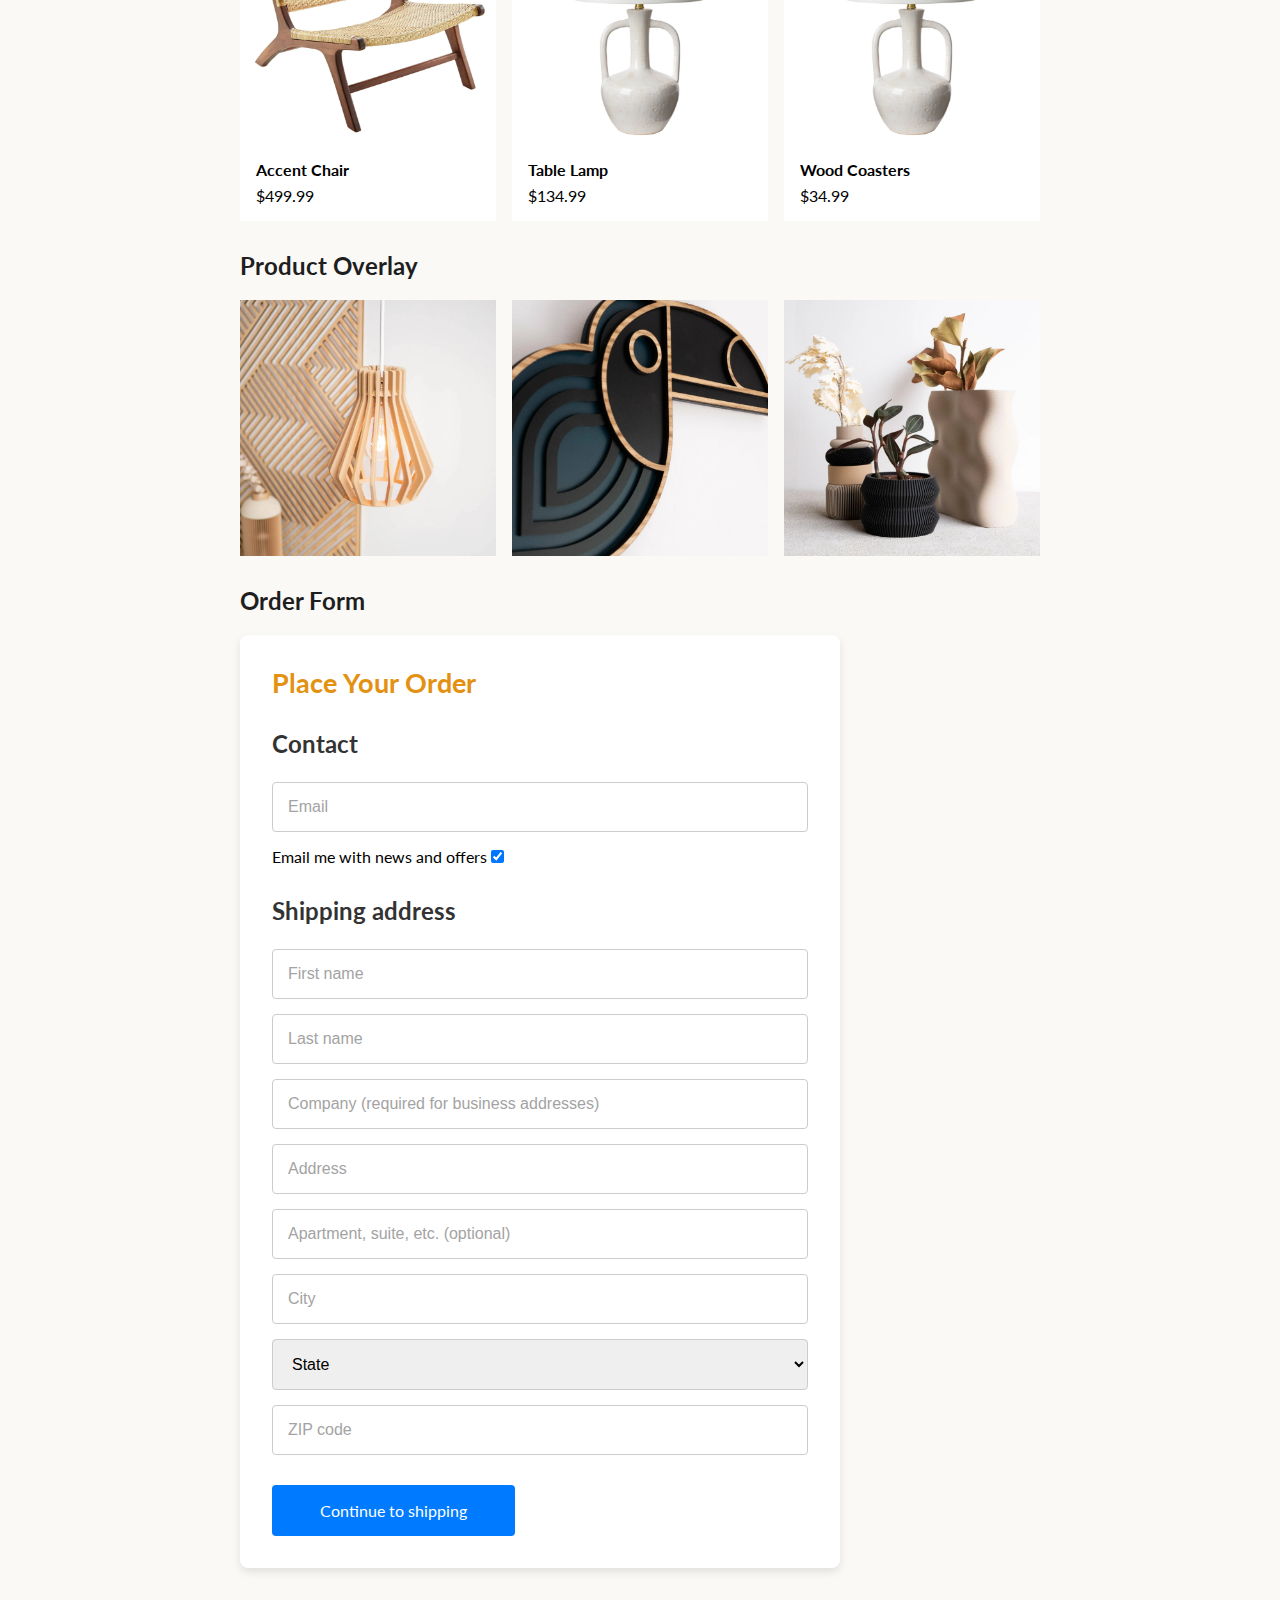
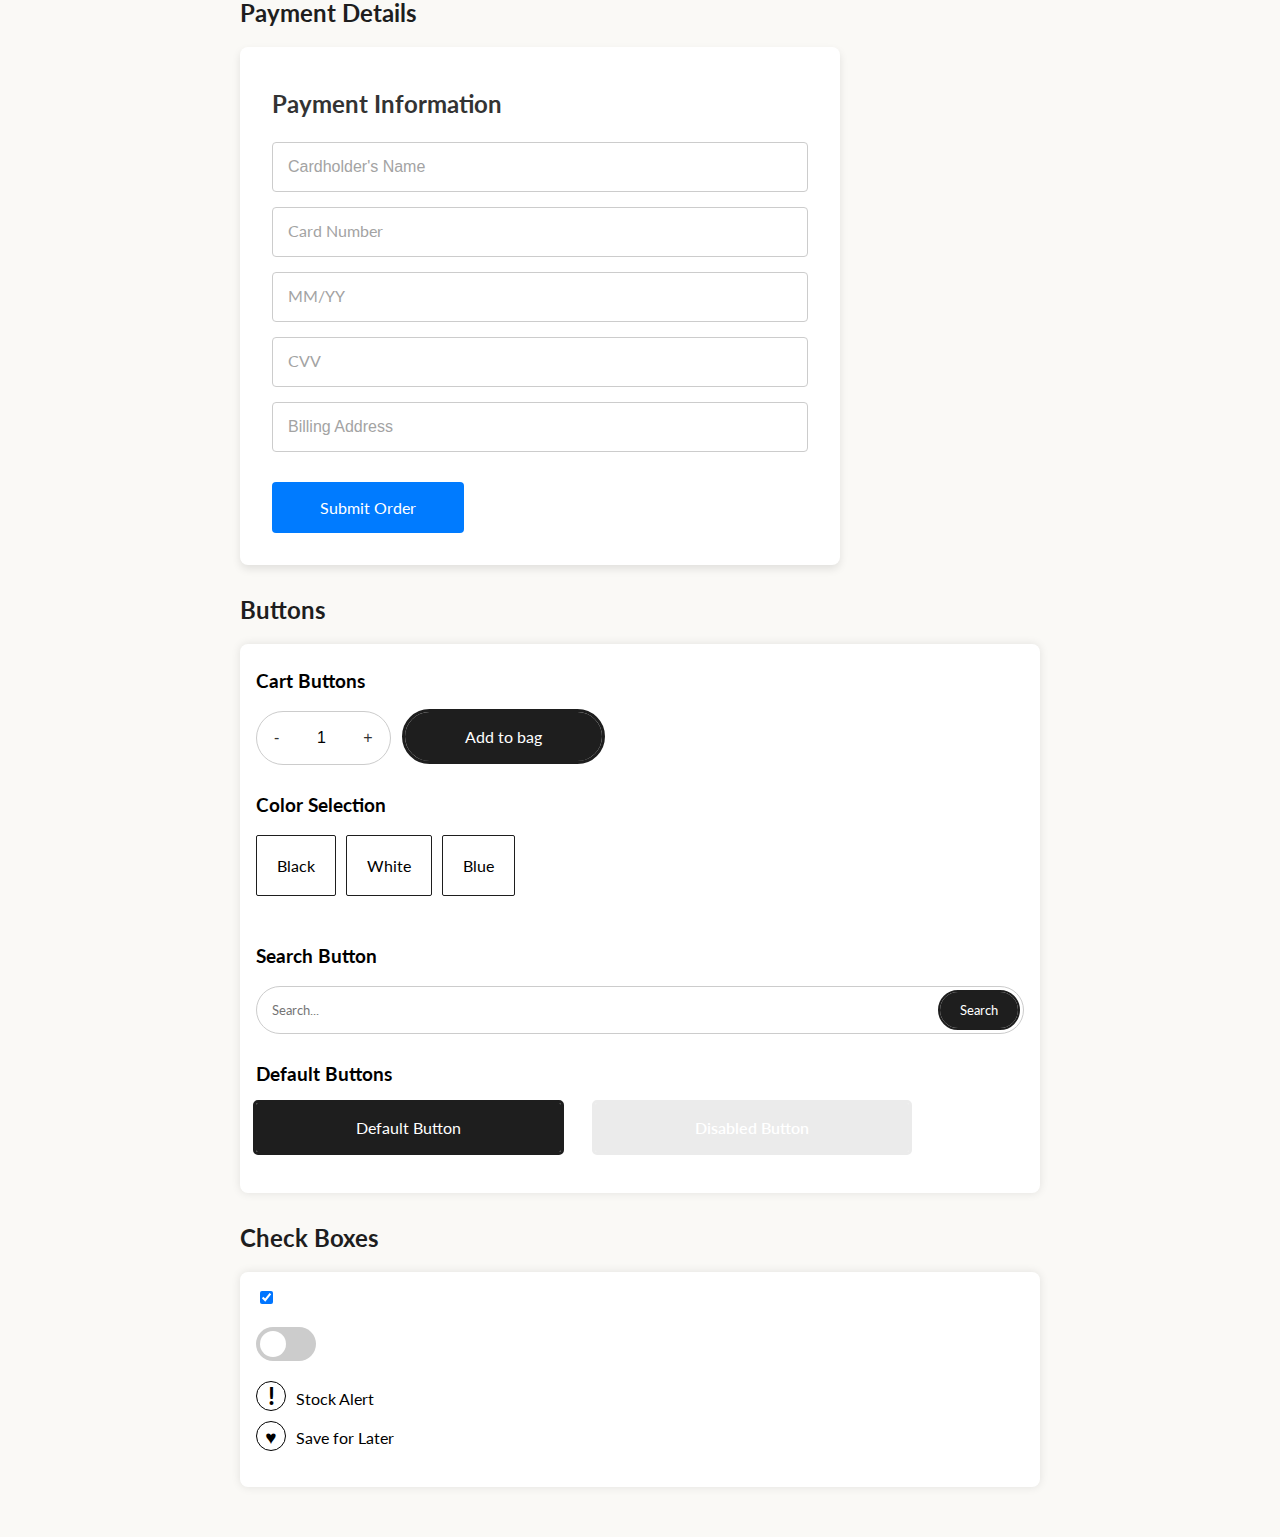
==== commit 96d1d988: "module 6 review" ====
--- a/dharmawan.felicia/style-guide/index.html
+++ b/dharmawan.felicia/style-guide/index.html
@@ -87,10 +87,10 @@
  
     <!-- VIEW WINDOW -->
 
-   <!--  <div class="container" id="viewWindow">
+  <div class="container" id="viewWindow">
         <h2 class="title">View Window</h2>
-        <div class="view-window" style="background-image: url(../img/img_01.png);"></div>
-    </div>  -->
+        <div class="view-window" style="background-image: url(images/viewwindow.jpeg);"></div>
+    </div>  
 
     <!-- NAVIGATIONS -->
 
@@ -242,15 +242,15 @@
     <div class="product-gallery">
         <!-- Main image -->
         <div class="main-image-container">
-            <img src="https://via.placeholder.com/400x400?text=Main+Product+Image" alt="Main Product" class="main-image"/>
+            <img src="images/product1_1.png" alt="Main Product" class="main-image"/>
         </div>
 
         <!-- Thumbnails -->
         <div class="thumbnails">
-            <img src="https://via.placeholder.com/100x100?text=Thumbnail+1" alt="Thumbnail 1" class="thumbnail"/>
-            <img src="https://via.placeholder.com/100x100?text=Thumbnail+2" alt="Thumbnail 2" class="thumbnail"/>
-            <img src="https://via.placeholder.com/100x100?text=Thumbnail+3" alt="Thumbnail 3" class="thumbnail"/>
-            <img src="https://via.placeholder.com/100x100?text=Thumbnail+4" alt="Thumbnail 4" class="thumbnail"/>
+            <img src="images/product1_1.png" alt="Thumbnail 1" class="thumbnail"/>
+            <img src="images/product1_2.png" alt="Thumbnail 2" class="thumbnail"/>
+            <img src="images/product1_3.png" alt="Thumbnail 3" class="thumbnail"/>
+            <img src="images/product1_4.png" alt="Thumbnail 4" class="thumbnail"/>
             <!-- More thumbnails... -->
         </div>
     </div>
@@ -282,31 +282,6 @@
 </script>
 
 
-        <!-- FIGURE GRID -->
-
-        <!-- <div class="container">
-            <h2>Figure Grid</h2>
-            <div class="grid gap">
-                <div class="col-xs-12 col-md-4">
-                    <figure class="figure">
-                        <img src="https://via.placeholder.com/400x400?text=Coming Soon"  alt=""/>
-                        <figcaption>Product</figcaption>
-                    </figure>
-                </div>
-                <div class="col-xs-12 col-md-4">
-                    <figure class="figure">
-                        <img src="https://via.placeholder.com/400x400?text=Coming Soon"  alt=""/>
-                        <figcaption>Product</figcaption>
-                    </figure>
-                </div>
-                <div class="col-xs-12 col-md-4">
-                    <figure class="figure">
-                        <img src="https://via.placeholder.com/400x400?text=Coming Soon"  alt=""/>
-                        <figcaption>Product</figcaption>
-                    </figure>
-                </div>
-            </div>
-        </div> -->
 
 
         <!-- PRODUCT GRID  -->
@@ -316,28 +291,28 @@
             <div class="grid gap">
                 <div class="col-xs-12 col-md-4">
                     <figure class="figure product">
-                        <img src="https://via.placeholder.com/400x400?text=Coming Soon"  alt=""/>
+                        <img src="images/product5_1.png"  alt=""/>
                         <figcaption>
-                            <div class ="caption-body">Product Name</div>
-                            <div>$4.99</div>
+                            <div class ="caption-body">Accent Chair</div>
+                            <div>$499.99</div>
                         </figcaption>
                     </figure>
                 </div>
                 <div class="col-xs-12 col-md-4">
                     <figure class="figure product">
-                        <img src="https://via.placeholder.com/400x400?text=Coming Soon"  alt=""/>
+                        <img src="images/product6_1.png"  alt=""/>
                         <figcaption>
-                            <div class ="caption-body">Product Name</div>
-                            <div>$4.99</div>
+                            <div class ="caption-body">Table Lamp</div>
+                            <div>$134.99</div>
                         </figcaption>
                     </figure>
                 </div>
                 <div class="col-xs-12 col-md-4">
                     <figure class="figure product">
-                        <img src="https://via.placeholder.com/400x400?text=Coming Soon"  alt=""/>
+                        <img src="images/product6_1.png"  alt=""/>
                         <figcaption>
-                            <div class ="caption-body">Product Name</div>
-                            <div>$4.99</div>
+                            <div class ="caption-body">Wood Coasters</div>
+                            <div>$34.99</div>
                         </figcaption>
                     </figure>
                 </div>
@@ -354,17 +329,7 @@
         <div class="grid gap">
             <div class="col-xs-12 col-md-4">
                 <figure class="figure product-overlay">
-                    <img src="https://via.placeholder.com/400x400?text=Coming Soon"  alt=""/>
-                    <figcaption>
-                        <div class="caption-body">
-                            <div>Shop Home Decor</div>
-                        </div>
-                    </figcaption>
-                </figure>
-            </div>
-            <div class="col-xs-12 col-md-4">
-                <figure class="figure product-overlay">
-                    <img src="https://via.placeholder.com/400x400?text=Coming Soon"  alt=""/>
+                    <img src="images/shop1.png"  alt=""/>
                     <figcaption>
                         <div class="caption-body">
                             <div>Shop Lighting</div>
@@ -374,98 +339,26 @@
             </div>
             <div class="col-xs-12 col-md-4">
                 <figure class="figure product-overlay">
-                    <img src="https://via.placeholder.com/400x400?text=Coming Soon"  alt=""/>
+                    <img src="images/shop2.png"  alt=""/>
                     <figcaption>
                         <div class="caption-body">
-                            <div>Shop Rugs</div>
+                            <div>Shop Wall Decor</div>
                         </div>
                     </figcaption>
                 </figure>
             </div>
+            <div class="col-xs-12 col-md-4">
+                <figure class="figure product-overlay">
+                    <img src="images/shop3.png"  alt=""/>
+                    <figcaption>
+                        <div class="caption-body">
+                            <div>Shop Vase</div>
+                        </div>
+                    </figcaption>
+                </figure>
+            </div>
         </div></div>
 
-    <!-- Form -->
-
- <!--        <div class="container" id="forms">
-
-            <h2>Forms</h2>
-
-            <h2>Inputs</h2>
-
-            <div class="card soft">
-
-                <div class="container">
-                    <h3>Default Inputs</h3>
-                    <form action="" method="post">
-                        <input type="text" /><br />
-                        <input type="number" /><br />
-                        <input type="password" /><br />
-                        <input type="email" /><br />
-                        <input type="url" /><br />
-                        <input type="datetime-local" /><br />
-                        <input type="date" /><br />
-                        <input type="search" /><br />
-                    </form>
-                </div>
-
-                <div class="container">
-                    <h3>Form Input</h3>
-                    <form>
-                        <input type="text" placeholder="Text" class="form-input" />
-                        <input type="number" placeholder="Number" class="form-input" />
-                        <input type="password" placeholder="Password" class="form-input" />
-                        <input type="search" placeholder="Search" class="form-input" />
-                    </form>
-                </div>
-
-
-                <div class="container">
-                    <h3>Form Label</h3>
-                    <form>
-                        <label for="" class="form-label">Phone</label>
-                        <input type="number" placeholder="Number" class="form-input" />
-                        <label for="" class="form-label">Password</label>
-                        <input type="password" placeholder="Password" class="form-input" />
-                        <label for="" class="form-label">Search</label>
-                        <input type="search" placeholder="Search" class="form-input" />
-                    </form>
-                </div>
-
-
-                <div class="container">
-                    <h3 id="controls">Form Control</h3>
-                    <form>
-                        <div class="form-control">
-                            <label for="" class="form-label">Name</label>
-                            <input type="text" placeholder="Text" class="form-input" />
-                        </div>
-                        <div class="form-control">
-                            <label for="" class="form-label">Phone</label>
-                            <input type="number" placeholder="Number" class="form-input" />
-                        </div>
-                        <div class="form-control">
-                            <label for="" class="form-label">Password</label>
-                            <input type="password" placeholder="Password" class="form-input" />
-                        </div>
-                        <div class="form-control display-flex flex-align-center" >
-                            <div class="flex-none">
-                                <label for="" class="form-label">Search</label>
-                            </div>
-                            <div class="flex-stretch">
-                                <input type="search" placeholder="Search" class="form-input flex-stretch" />
-                            </div>
-                            <div class="flex-none">
-                                <label for="" class="form-label">Search</label>
-                            </div>
-                            <div class="flex-stretch">
-                                <input type="search" placeholder="Search" class="form-input flex-stretch" />
-                            </div>
-                        </div>
-                    </form>
-                </div>
-                </div> -->
-
-    <!-- Form -->
 
     <div class="container">
     <h2 class="title"> Order Form</h2>
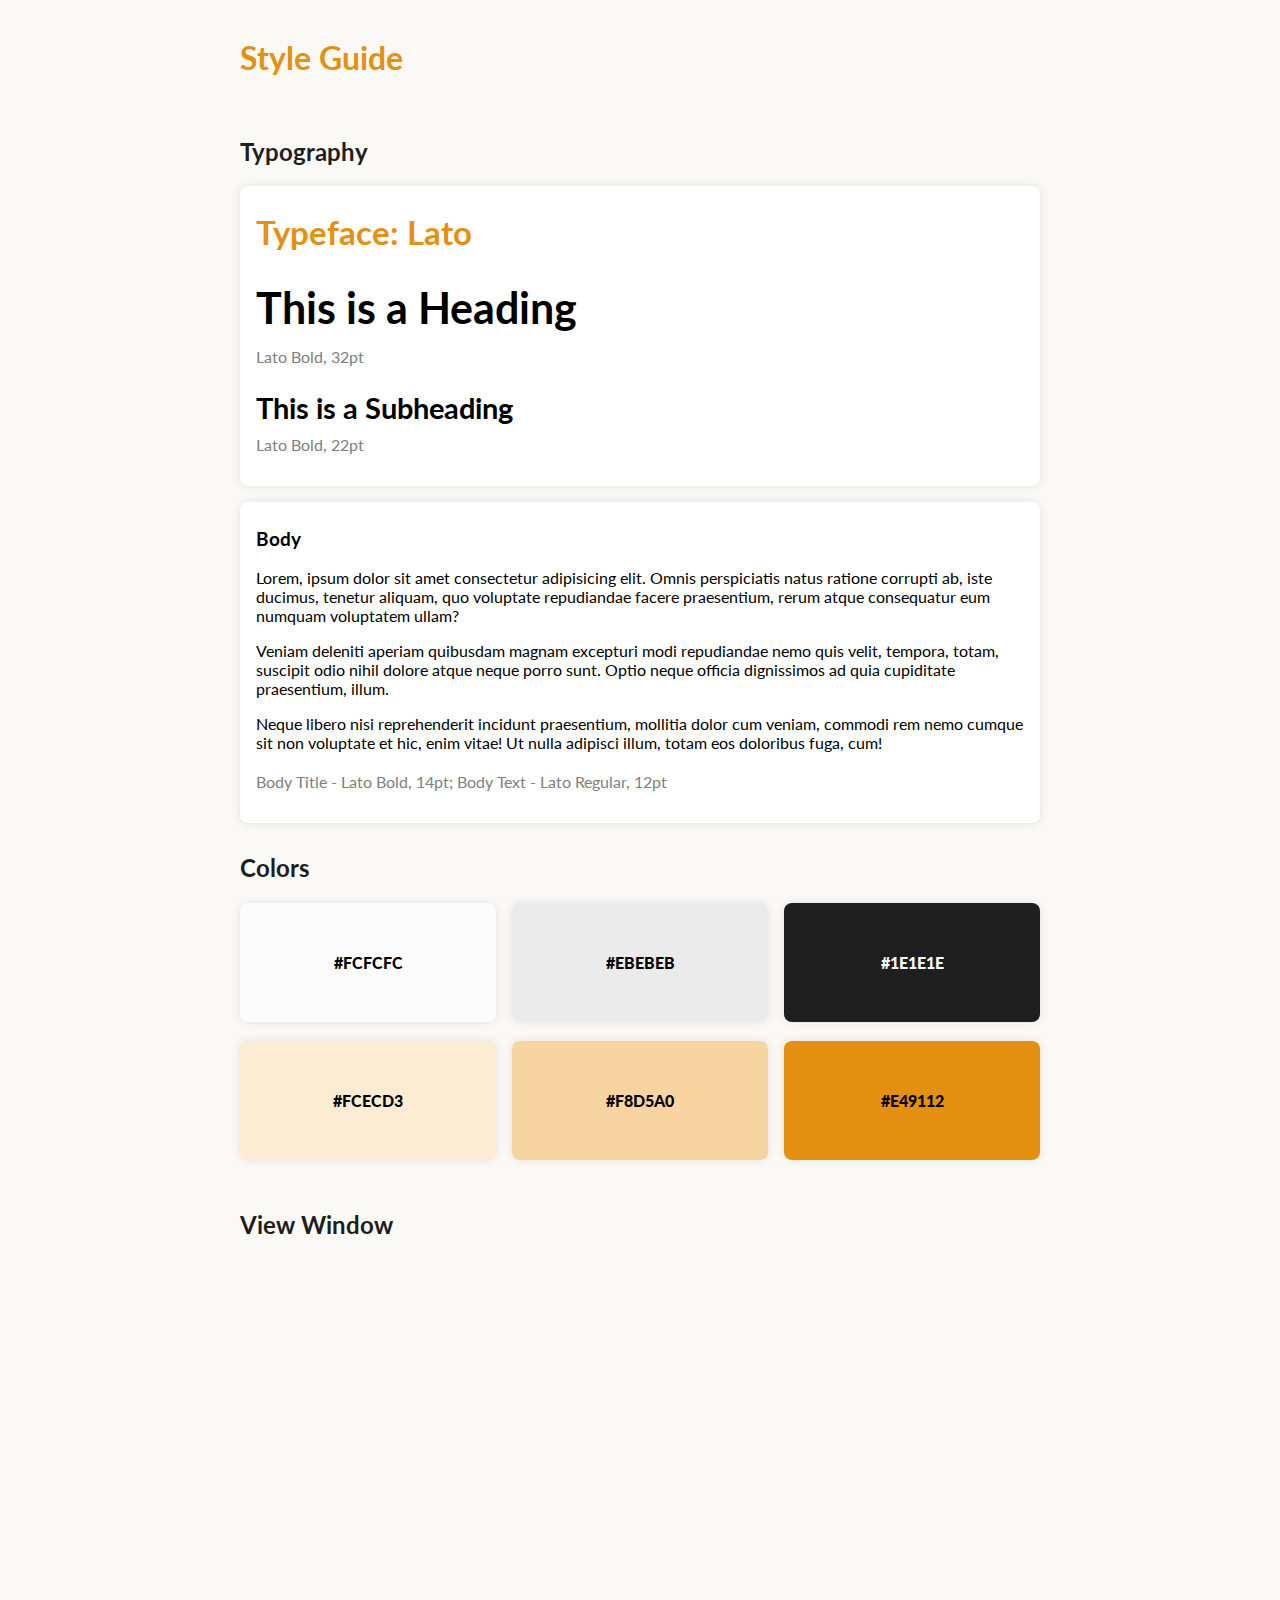
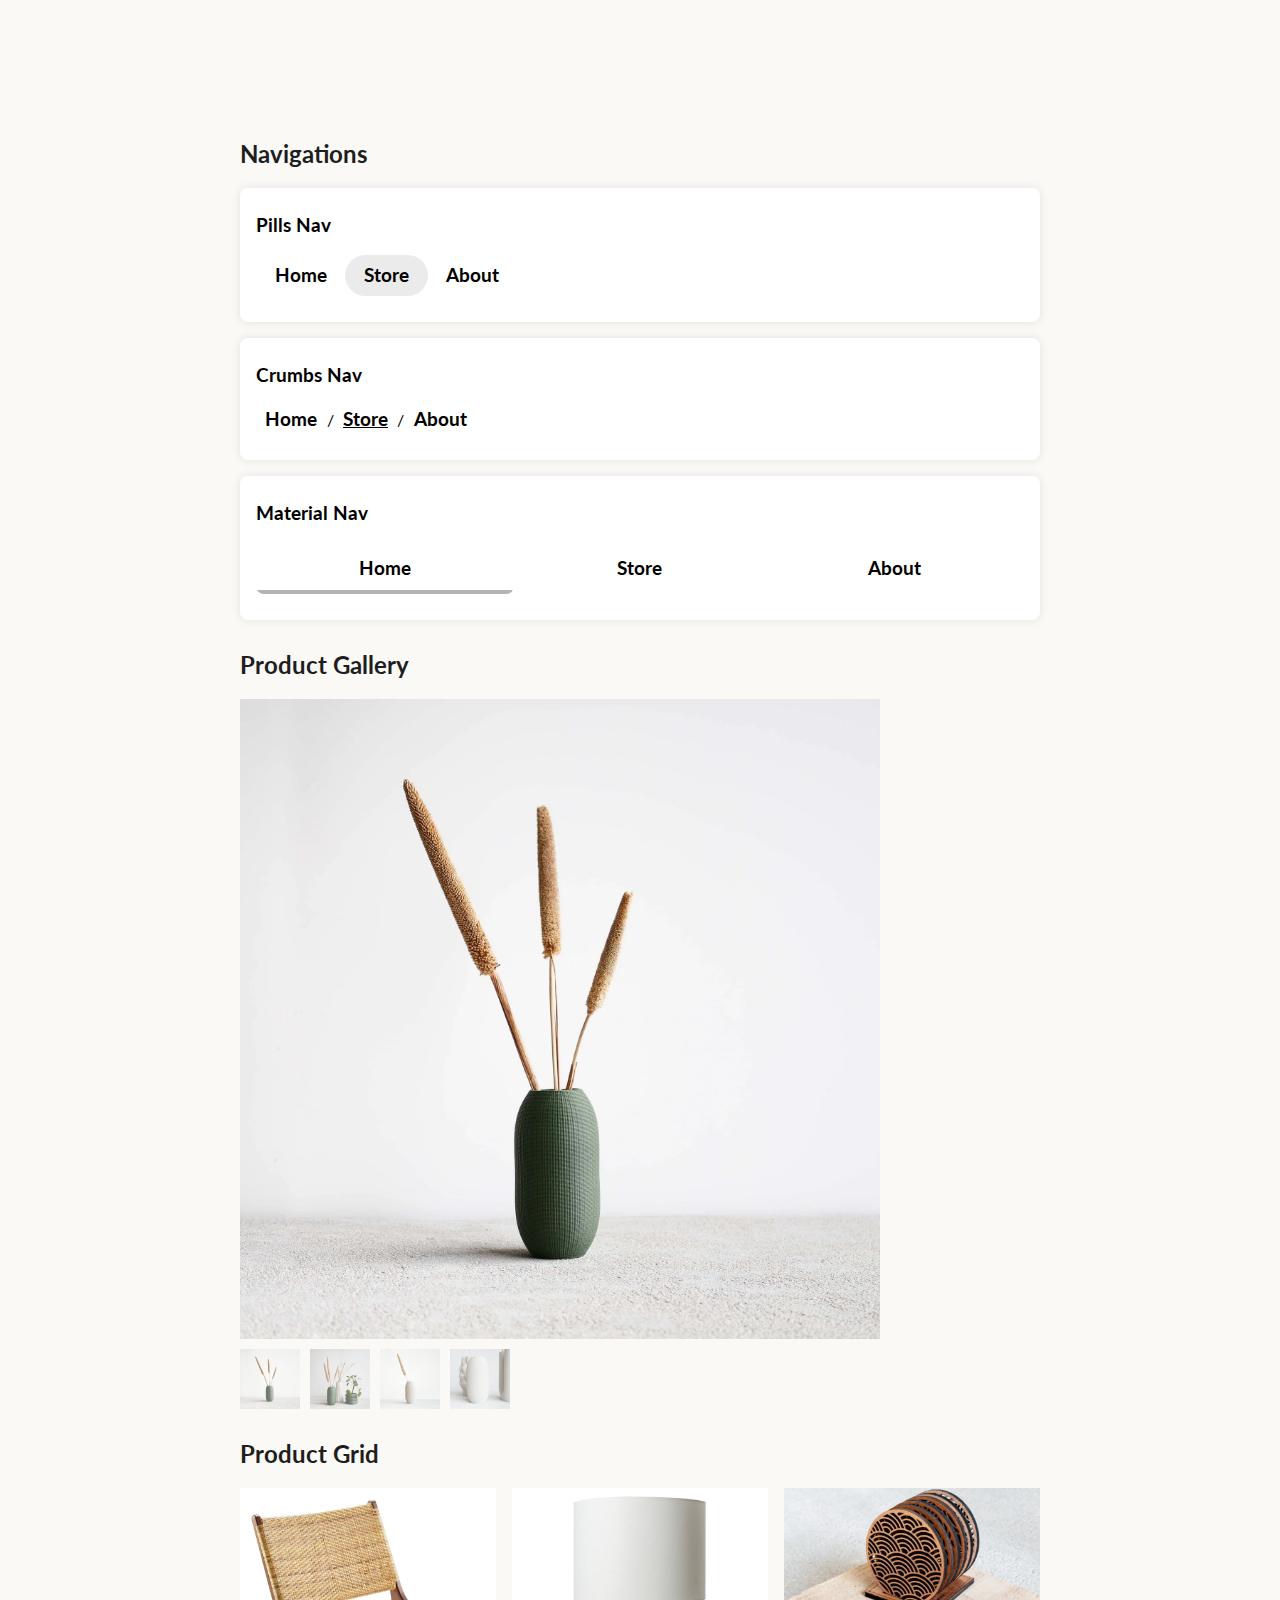
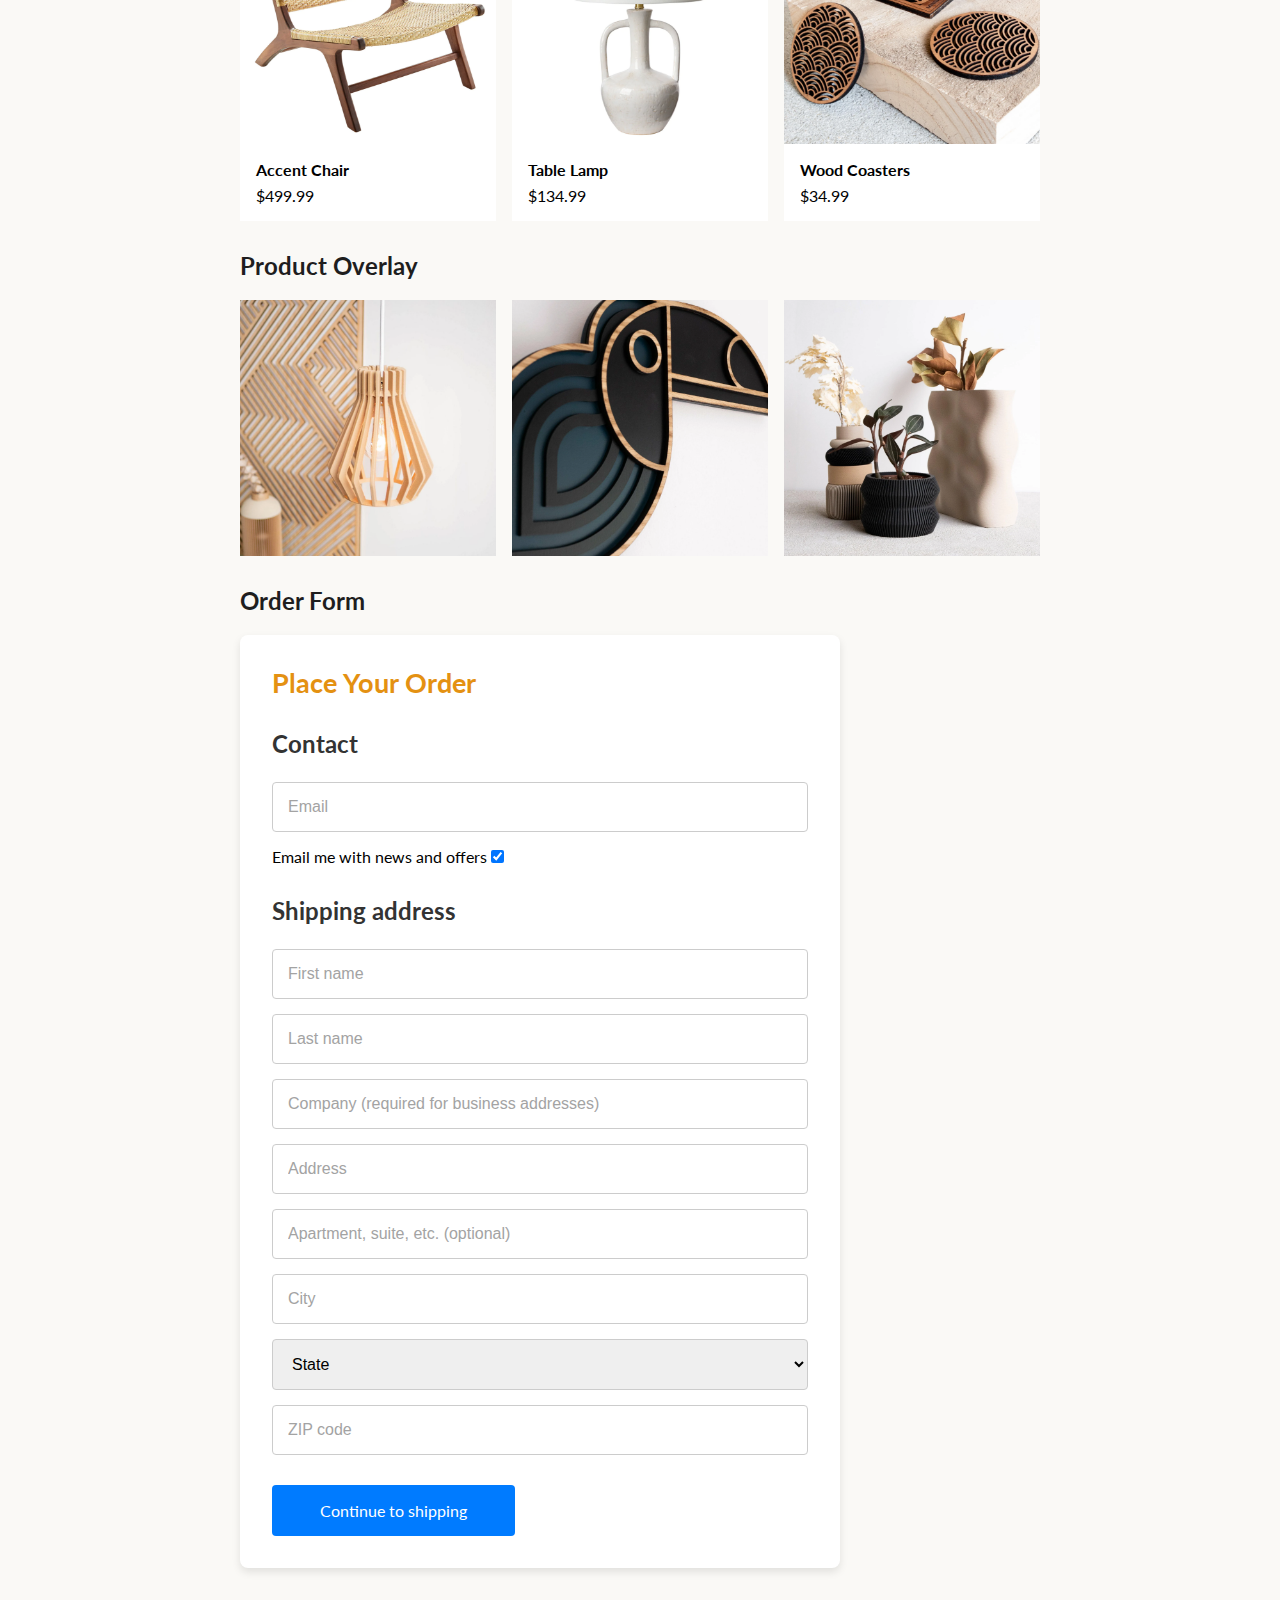
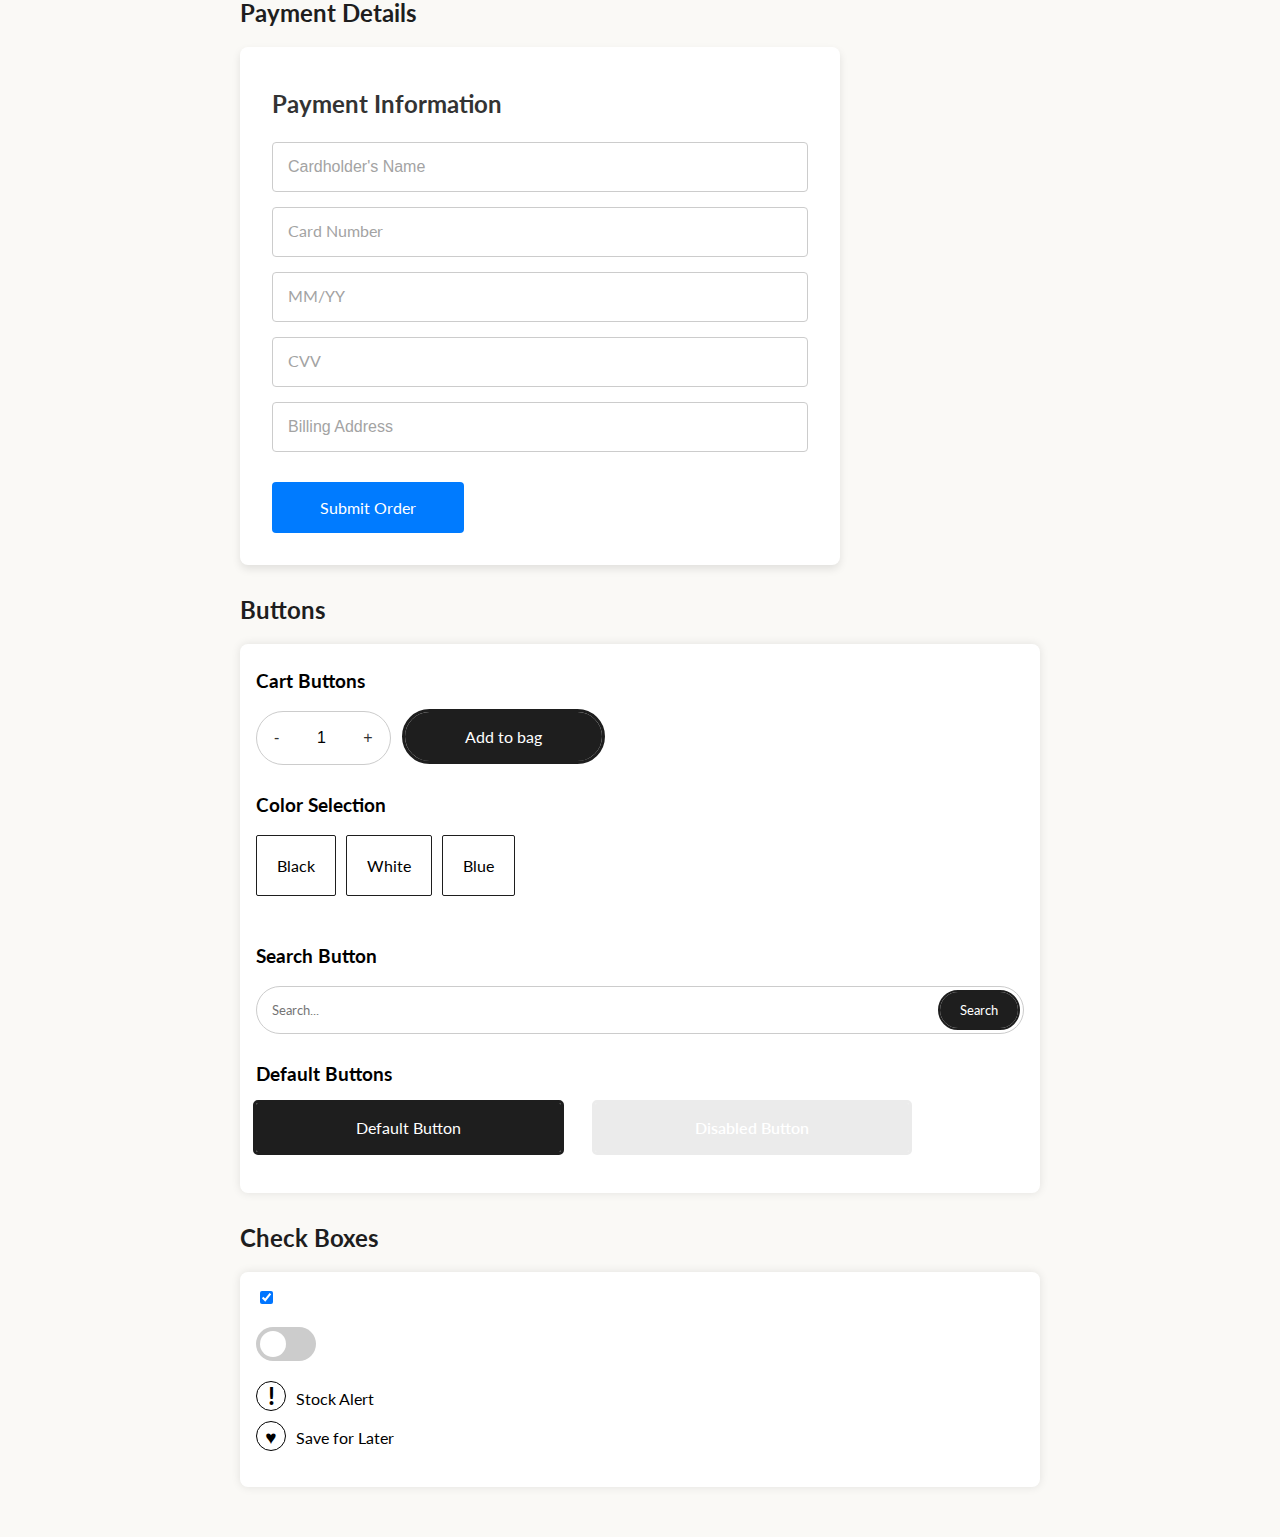
==== commit 2d3c1ec1: "module 6 review" ====
--- a/dharmawan.felicia/style-guide/index.html
+++ b/dharmawan.felicia/style-guide/index.html
@@ -309,7 +309,7 @@
                 </div>
                 <div class="col-xs-12 col-md-4">
                     <figure class="figure product">
-                        <img src="images/product6_1.png"  alt=""/>
+                        <img src="images/product7_1.png"  alt=""/>
                         <figcaption>
                             <div class ="caption-body">Wood Coasters</div>
                             <div>$34.99</div>
